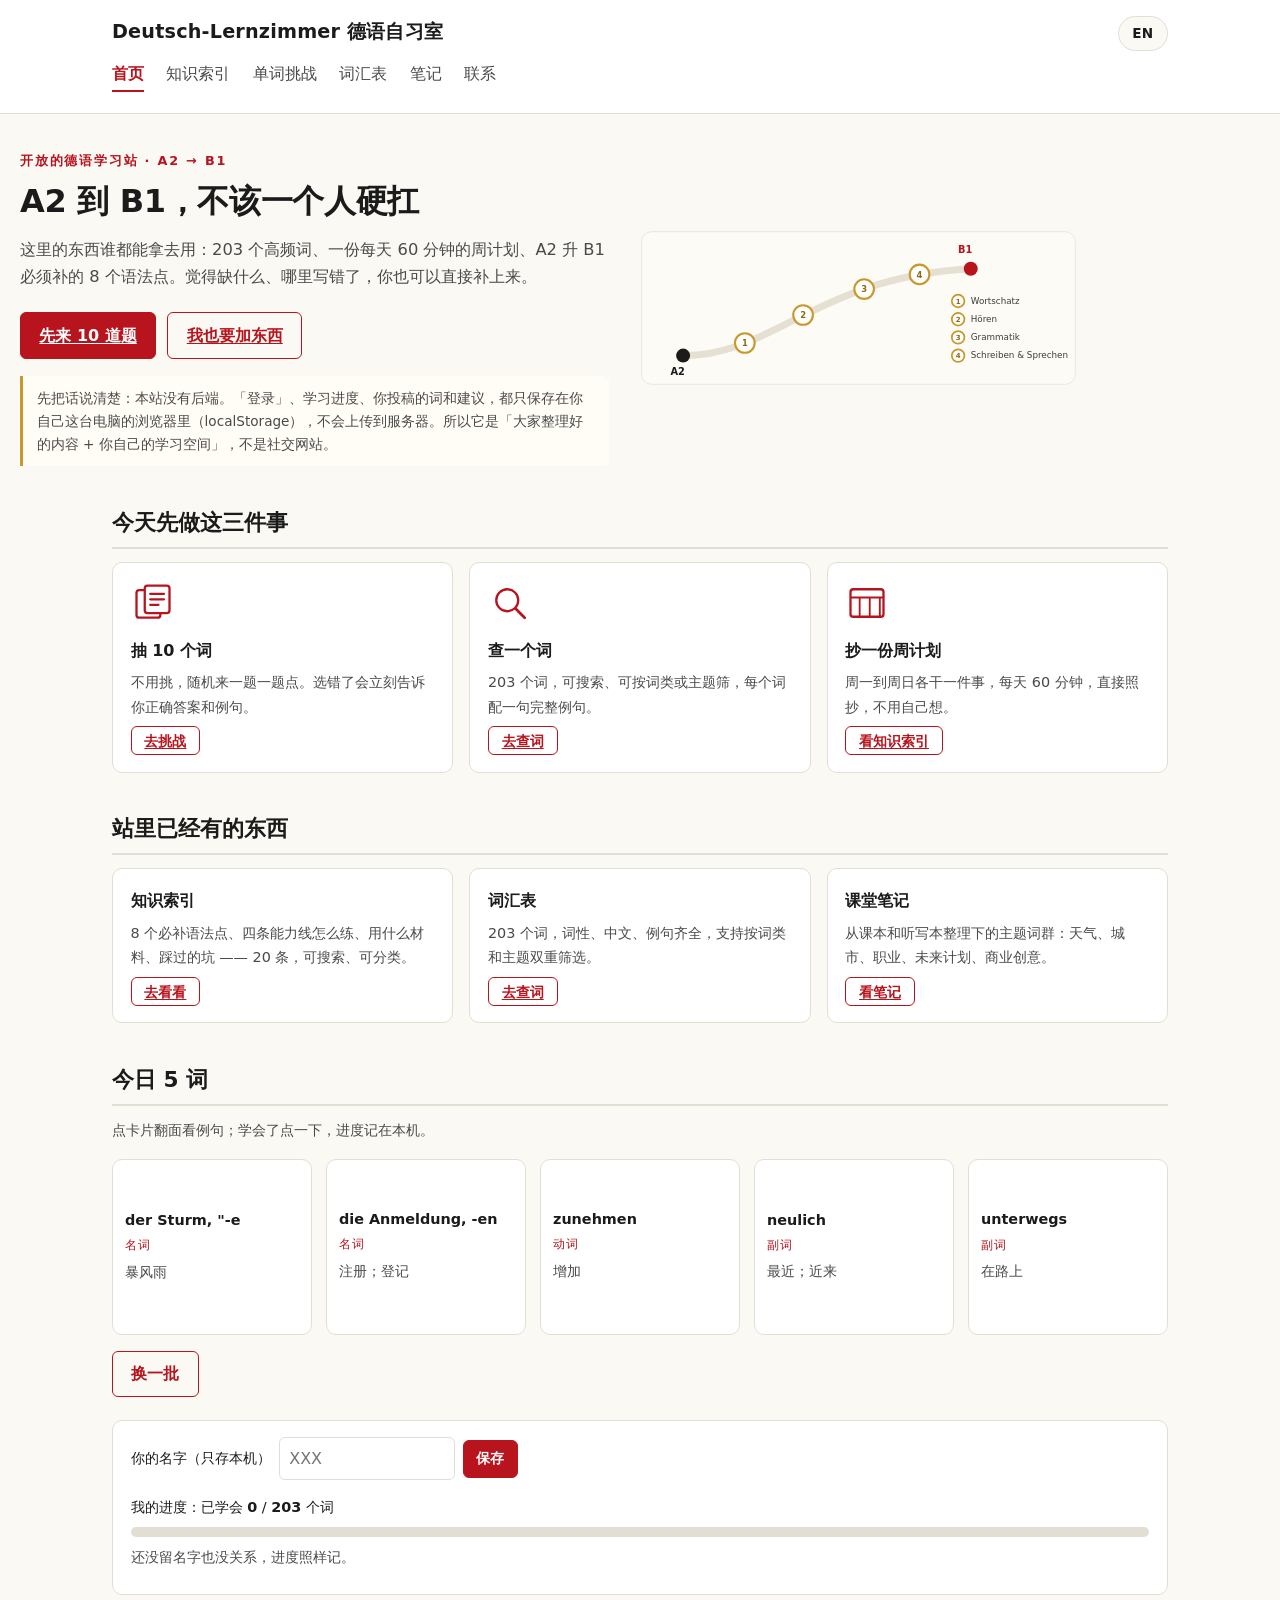
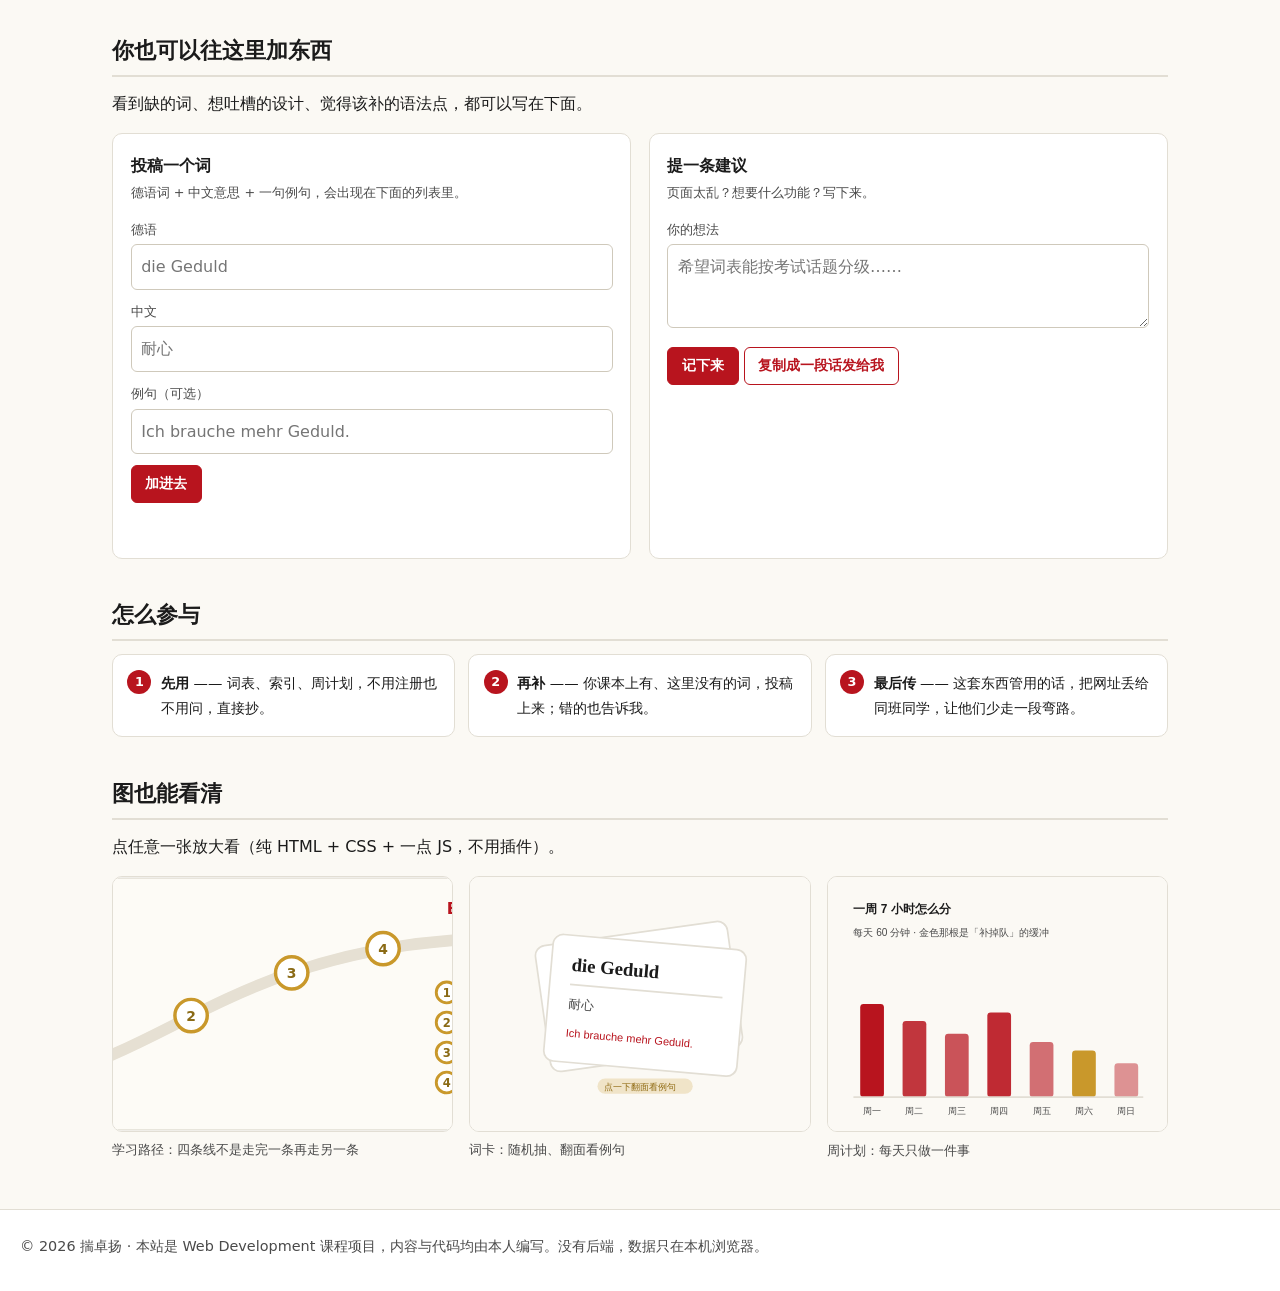
==== index.html @ 655165b8 "W4: 知识索引 20 条正文英文化（新增 data-i18n-html）+ 补 favicon - i18n.js 新增 data-i18n-html：整块带标签的正文走 innerHTML + 原" ====
<!DOCTYPE html>
<html lang="zh-CN">
<head>
  <meta charset="utf-8">
  <meta name="viewport" content="width=device-width, initial-scale=1">
  <title data-i18n="page.index.title">德语自习室 Deutsch-Lernzimmer｜A2 → B1 开放学习站</title>
  <meta name="description" content="一个开放的德语 A2→B1 学习站：203 个高频词、可搜索的知识索引、单词挑战、课堂笔记。没有后端，进度存在你自己的浏览器里。">
  <link rel="icon" href="favicon.svg" type="image/svg+xml">
  <link rel="stylesheet" href="css/style.css">
</head>
<body>

  <header>
    <div class="header-top">
      <p class="site-title"><a href="index.html" data-i18n="site.title">Deutsch-Lernzimmer 德语自习室</a></p>
      <button type="button" class="lang-toggle" id="lang-toggle"
              data-i18n="lang.button" data-i18n-aria-label="lang.aria">EN</button>
    </div>
    <nav aria-label="主导航" data-i18n-aria-label="nav.main">
      <ul>
        <li><a href="index.html" aria-current="page" data-i18n="nav.home">首页</a></li>
        <li><a href="wissen.html" data-i18n="nav.index">知识索引</a></li>
        <li><a href="challenge.html" data-i18n="nav.challenge">单词挑战</a></li>
        <li><a href="vokabeln.html" data-i18n="nav.vocab">词汇表</a></li>
        <li><a href="notizen.html" data-i18n="nav.notes">笔记</a></li>
        <li><a href="kontakt.html" data-i18n="nav.contact">联系</a></li>
      </ul>
    </nav>
  </header>

  <main>
    <section class="hero-grid" aria-labelledby="hero-h1">
      <div>
        <p class="kicker" data-i18n="index.kicker">开放的德语学习站 · A2 → B1</p>
        <h1 id="hero-h1" data-i18n="index.h1">A2 到 B1，不该一个人硬扛</h1>
        <p class="lead" data-i18n="index.lead">这里的东西谁都能拿去用：203 个高频词、一份每天 60 分钟的周计划、A2 升 B1 必须补的 8 个语法点。觉得缺什么、哪里写错了，你也可以直接补上来。</p>
        <p class="hero-cta">
          <a class="btn" href="challenge.html" data-i18n="index.cta.word">先来 10 道题</a>
          <a class="btn btn-ghost" href="#beitragen" data-i18n="index.cta.join">我也要加东西</a>
        </p>
        <p class="honest" data-i18n="index.honest">先把话说清楚：本站没有后端。「登录」、学习进度、你投稿的词和建议，都只保存在你自己这台电脑的浏览器里（localStorage），不会上传到服务器。所以它是「大家整理好的内容 + 你自己的学习空间」，不是社交网站。</p>
      </div>
      <figure class="hero-fig">
        <img src="images/lernpfad.svg" width="620" height="220"
             alt="一条从 A2 弯向 B1 的路径，上面四个编号里程碑依次是：词汇、听力、语法、写作与口语"
             data-i18n-alt="index.img.alt">
      </figure>
    </section>

    <section aria-labelledby="drei">
      <h2 id="drei" data-i18n="index.three.h2">今天先做这三件事</h2>
      <div class="cards-3">
        <div class="mini-card">
          <svg viewBox="0 0 48 48" aria-hidden="true" focusable="false"><rect x="6" y="10" width="26" height="30" rx="3" fill="none" stroke="#b8141e" stroke-width="2.5"/><rect x="15" y="5" width="27" height="30" rx="3" fill="#fff" stroke="#b8141e" stroke-width="2.5"/><path d="M21 14h15M21 20h15M21 26h9" stroke="#b8141e" stroke-width="2.5" stroke-linecap="round"/></svg>
          <h3 data-i18n="index.three.t1">抽 10 个词</h3>
          <p data-i18n="index.three.d1">不用挑，随机来一题一题点。选错了会立刻告诉你正确答案和例句。</p>
          <p><a class="btn btn-ghost" href="challenge.html" data-i18n="index.three.a1">去挑战</a></p>
        </div>
        <div class="mini-card">
          <svg viewBox="0 0 48 48" aria-hidden="true" focusable="false"><circle cx="21" cy="21" r="12" fill="none" stroke="#b8141e" stroke-width="2.5"/><path d="M30 30l10 10" stroke="#b8141e" stroke-width="3" stroke-linecap="round"/></svg>
          <h3 data-i18n="index.three.t2">查一个词</h3>
          <p data-i18n="index.three.d2">203 个词，可搜索、可按词类或主题筛，每个词配一句完整例句。</p>
          <p><a class="btn btn-ghost" href="vokabeln.html" data-i18n="index.three.a2">去查词</a></p>
        </div>
        <div class="mini-card">
          <svg viewBox="0 0 48 48" aria-hidden="true" focusable="false"><rect x="6" y="9" width="36" height="30" rx="3" fill="none" stroke="#b8141e" stroke-width="2.5"/><path d="M6 18h36M16 18v21M27 18v21M38 18v21" stroke="#b8141e" stroke-width="2"/></svg>
          <h3 data-i18n="index.three.t3">抄一份周计划</h3>
          <p data-i18n="index.three.d3">周一到周日各干一件事，每天 60 分钟，直接照抄，不用自己想。</p>
          <p><a class="btn btn-ghost" href="wissen.html" data-i18n="index.three.a3">看知识索引</a></p>
        </div>
      </div>
    </section>

    <section aria-labelledby="haben">
      <h2 id="haben" data-i18n="index.have.h2">站里已经有的东西</h2>
      <div class="cards-3">
        <div class="mini-card">
          <h3 data-i18n="index.have.t1">知识索引</h3>
          <p data-i18n="index.have.d1">8 个必补语法点、四条能力线怎么练、用什么材料、踩过的坑 —— 20 条，可搜索、可分类。</p>
          <p><a class="btn btn-ghost" href="wissen.html" data-i18n="index.have.a1">去看看</a></p>
        </div>
        <div class="mini-card">
          <h3 data-i18n="index.have.t2">词汇表</h3>
          <p data-i18n="index.have.d2">203 个词，词性、中文、例句齐全，支持按词类和主题双重筛选。</p>
          <p><a class="btn btn-ghost" href="vokabeln.html" data-i18n="index.have.a2">去查词</a></p>
        </div>
        <div class="mini-card">
          <h3 data-i18n="index.have.t3">课堂笔记</h3>
          <p data-i18n="index.have.d3">从课本和听写本整理下的主题词群：天气、城市、职业、未来计划、商业创意。</p>
          <p><a class="btn btn-ghost" href="notizen.html" data-i18n="index.have.a3">看笔记</a></p>
        </div>
      </div>
    </section>

    <section aria-labelledby="worte">
      <h2 id="worte" data-i18n="index.word.h2">今日 5 词</h2>
      <p class="hint" data-i18n="index.word.hint">点卡片翻面看例句；学会了点一下，进度记在本机。</p>
      <div class="word-grid" id="wordGrid"></div>
      <p><button type="button" class="btn btn-ghost" id="reroll" data-i18n="index.word.reroll">换一批</button></p>

      <div class="progress-wrap">
        <div class="user-row">
          <label for="nameInput" data-i18n="index.prog.label">你的名字（只存本机）</label>
          <input id="nameInput" type="text" maxlength="16" autocomplete="nickname" placeholder="XXX">
          <button type="button" class="btn" id="saveName" data-i18n="index.prog.save">保存</button>
        </div>
        <p><span data-i18n="index.prog.a">我的进度：已学会</span> <b id="mCount">0</b> / <b id="mTotal">0</b> <span data-i18n="index.prog.b">个词</span></p>
        <div class="bar"><i id="barFill"></i></div>
        <p class="small" id="loginHint" data-i18n="index.prog.hint">还没留名字也没关系，进度照样记。</p>
      </div>
    </section>

    <section id="beitragen" aria-labelledby="beitragen-h">
      <h2 id="beitragen-h" data-i18n="index.join.h2">你也可以往这里加东西</h2>
      <p data-i18n="index.join.lead">看到缺的词、想吐槽的设计、觉得该补的语法点，都可以写在下面。</p>
      <div class="two-col">
        <form class="panel" id="wordForm" novalidate>
          <h3 data-i18n="index.form.word.h3">投稿一个词</h3>
          <p class="sub" data-i18n="index.form.word.sub">德语词 + 中文意思 + 一句例句，会出现在下面的列表里。</p>
          <div class="field">
            <label for="wDe" data-i18n="index.form.de">德语</label>
            <input id="wDe" type="text" required placeholder="die Geduld">
          </div>
          <div class="field">
            <label for="wZh" data-i18n="index.form.zh">中文</label>
            <input id="wZh" type="text" required placeholder="耐心">
          </div>
          <div class="field">
            <label for="wEx" data-i18n="index.form.ex">例句（可选）</label>
            <input id="wEx" type="text" placeholder="Ich brauche mehr Geduld.">
          </div>
          <button type="submit" class="btn" data-i18n="index.form.submit">加进去</button>
          <p class="msg" id="wordMsg" role="status"></p>
          <ul class="item-list" id="myWordList"></ul>
        </form>

        <form class="panel" id="ideaForm" novalidate>
          <h3 data-i18n="index.form.idea.h3">提一条建议</h3>
          <p class="sub" data-i18n="index.form.idea.sub">页面太乱？想要什么功能？写下来。</p>
          <div class="field">
            <label for="ideaText" data-i18n="index.form.idea.label">你的想法</label>
            <textarea id="ideaText" required placeholder="希望词表能按考试话题分级……"></textarea>
          </div>
          <button type="submit" class="btn" data-i18n="index.form.save">记下来</button>
          <button type="button" class="btn btn-ghost" id="copyBtn" data-i18n="index.form.copy">复制成一段话发给我</button>
          <p class="msg" id="ideaMsg" role="status"></p>
          <ul class="item-list" id="myIdeaList"></ul>
        </form>
      </div>
    </section>

    <section aria-labelledby="mitmachen">
      <h2 id="mitmachen" data-i18n="index.step.h2">怎么参与</h2>
      <ol class="steps">
        <li><b data-i18n="index.step.1b">先用</b><span data-i18n="index.step.1r"> —— 词表、索引、周计划，不用注册也不用问，直接抄。</span></li>
        <li><b data-i18n="index.step.2b">再补</b><span data-i18n="index.step.2r"> —— 你课本上有、这里没有的词，投稿上来；错的也告诉我。</span></li>
        <li><b data-i18n="index.step.3b">最后传</b><span data-i18n="index.step.3r"> —— 这套东西管用的话，把网址丢给同班同学，让他们少走一段弯路。</span></li>
      </ol>
    </section>

    <section aria-labelledby="galerie">
      <h2 id="galerie" data-i18n="index.gal.h2">图也能看清</h2>
      <p data-i18n="index.gal.lead">点任意一张放大看（纯 HTML + CSS + 一点 JS，不用插件）。</p>
      <div class="gallery">
        <figure>
          <button type="button" class="shot" data-cap="四条线同时往前走：词汇、听力、语法、写作与口语">
            <img src="images/lernpfad.svg" width="620" height="220" alt="从 A2 到 B1 的学习路径示意图，四个里程碑"
                 data-i18n-alt="index.gal.alt1">
          </button>
          <figcaption data-i18n="index.gal.cap1">学习路径：四条线不是走完一条再走另一条</figcaption>
        </figure>
        <figure>
          <button type="button" class="shot" data-cap="词卡：正面德语，背面中文和例句">
            <img src="images/wortkarten.svg" width="400" height="300" alt="三张叠放的德语词卡，正面写 die Geduld"
                 data-i18n-alt="index.gal.alt2">
          </button>
          <figcaption data-i18n="index.gal.cap2">词卡：随机抽、翻面看例句</figcaption>
        </figure>
        <figure>
          <button type="button" class="shot" data-cap="一周七天，每天 60 分钟，周六留作补课缓冲">
            <img src="images/wochenplan.svg" width="400" height="300" alt="一周七天的时间分配柱状图，周六标为补课缓冲"
                 data-i18n-alt="index.gal.alt3">
          </button>
          <figcaption data-i18n="index.gal.cap3">周计划：每天只做一件事</figcaption>
        </figure>
      </div>
    </section>
  </main>

  <footer>
    <p data-i18n="footer.text">© 2026 揣卓扬 · 本站是 Web Development 课程项目，内容与代码均由本人编写。没有后端，数据只在本机浏览器。</p>
  </footer>

  <div class="lightbox" id="lightbox" role="dialog" aria-modal="true" aria-label="查看大图" data-i18n-aria-label="index.gal.aria">
    <button type="button" class="lightbox-close" id="lbClose" aria-label="关闭" data-i18n-aria-label="index.gal.close">×</button>
    <div>
      <div class="lightbox-stage" id="lbStage"></div>
      <p class="lightbox-cap" id="lbCap"></p>
    </div>
  </div>

  <script src="js/i18n.js"></script>
  <script src="js/vokabeln-data.js"></script>
  <script src="js/vokabeln-data-b1.js"></script>
  <script src="js/vokabeln-data-b1-2.js"></script>
  <script src="js/home.js"></script>
</body>
</html>
---- css/style.css ----
/* ===========================================================
   德语 A2→B1 自学站 —— 全站样式
   W2：设计基调（颜色变量、字号层级、间距、表格、表单、按钮）
   W3 再补：媒体查询、多列布局、真机细节
   =========================================================== */

:root {
  --ink: #1b1b1b;          /* 正文 */
  --ink-soft: #4a4a4a;     /* 次要文字 */
  --paper: #fbf9f4;        /* 页面底色（米白，比纯白柔和） */
  --card: #ffffff;
  --line: #e2ded4;         /* 分隔线 */
  --accent: #b8141e;       /* 主色：德国红 */
  --accent-dark: #8f0f17;
  --gold: #c9982b;         /* 点缀色 */
  --radius: 10px;
  --max-width: 66rem;
}

* { box-sizing: border-box; }

body {
  margin: 0;
  background: var(--paper);
  color: var(--ink);
  font-family: system-ui, -apple-system, "Segoe UI", "Microsoft YaHei", sans-serif;
  font-size: 1rem;
  line-height: 1.7;
}

/* 让每个页头/主体/页脚的直接子元素居中并限宽（不用额外包一层 div） */
header > *, main > *, footer > * {
  max-width: var(--max-width);
  margin-left: auto;
  margin-right: auto;
}

/* ---------- 页头与导航 ---------- */
header {
  background: var(--card);
  border-bottom: 1px solid var(--line);
  padding: 1rem 1.25rem 0.9rem;
}

.site-title {
  font-size: 1.2rem;
  font-weight: 700;
  letter-spacing: 0.01em;
  margin-bottom: 0.5rem;
}
.site-title a { color: var(--ink); text-decoration: none; }
.site-title a:hover { color: var(--accent); }

nav ul {
  list-style: none;
  margin: 0;
  padding: 0;
  display: flex;
  flex-wrap: wrap;
  gap: 0.15rem 1.4rem;
}

nav a {
  display: inline-block;
  padding: 0.2rem 0;
  color: var(--ink-soft);
  text-decoration: none;
  border-bottom: 2px solid transparent;
}
nav a:hover { color: var(--accent); }
nav a[aria-current="page"] {
  color: var(--accent);
  border-bottom-color: var(--accent);
  font-weight: 600;
}
nav a:focus-visible {
  outline: 2px solid var(--accent);
  outline-offset: 3px;
  border-radius: 2px;
}

/* ---------- 正文排版 ---------- */
main { padding: 2.25rem 1.25rem 3rem; }

h1 {
  font-size: 2rem;
  line-height: 1.25;
  margin: 0 0 1rem;
  letter-spacing: -0.01em;
}
h1 + p {
  font-size: 1.05rem;
  color: var(--ink-soft);
}

h2 {
  font-size: 1.35rem;
  margin: 2.4rem 0 0.8rem;
  padding-bottom: 0.35rem;
  border-bottom: 2px solid var(--line);
}
h3 { font-size: 1.1rem; margin: 1.5rem 0 0.5rem; }

p { margin: 0 0 1rem; }

a { color: var(--accent); text-underline-offset: 2px; }
a:hover { color: var(--accent-dark); }

ul, ol { padding-left: 1.3rem; }
li { margin-bottom: 0.4rem; }

/* ---------- 卡片（每条学习方法是一个 article） ---------- */
article {
  background: var(--card);
  border: 1px solid var(--line);
  border-left: 4px solid var(--gold);
  border-radius: var(--radius);
  padding: 1.3rem 1.4rem 0.6rem;
  margin-bottom: 1.4rem;
}
article h2 {
  margin-top: 0;
  border-bottom: 1px solid var(--line);
  font-size: 1.2rem;
}

/* ---------- 表格 ---------- */
table {
  width: 100%;
  border-collapse: collapse;
  margin: 1rem 0 1.6rem;
  background: var(--card);
  font-size: 0.95rem;
}
caption {
  text-align: left;
  color: var(--ink-soft);
  font-size: 0.875rem;
  padding-bottom: 0.5rem;
}
th, td {
  text-align: left;
  padding: 0.6rem 0.7rem;
  border-bottom: 1px solid var(--line);
  vertical-align: top;
}
thead th {
  background: #f3efe6;
  border-bottom: 2px solid var(--accent);
  font-weight: 600;
  white-space: nowrap;
}
tbody tr:hover { background: #fbf6ec; }

/* 词汇表：德语列窄、例句列淡 */
table.vokabeln th[scope="row"] { width: 20%; font-weight: 600; }
table.vokabeln .beispiel { color: var(--ink-soft); }

/* ---------- 表单 ---------- */
.field { margin: 0 0 1.1rem; }

label {
  display: block;
  font-weight: 600;
  font-size: 0.95rem;
  margin-bottom: 0.35rem;
}

input, select, textarea {
  width: 100%;
  padding: 0.6rem 0.7rem;
  font: inherit;
  color: inherit;
  background: var(--card);
  border: 1px solid #cfc9bb;
  border-radius: 6px;
}
input:hover, select:hover, textarea:hover { border-color: #b3ac9c; }
input:focus, select:focus, textarea:focus {
  outline: 3px solid rgba(184, 20, 30, 0.22);
  border-color: var(--accent);
}
textarea { resize: vertical; }

.hint {
  display: block;
  color: var(--ink-soft);
  font-size: 0.875rem;
  margin-top: 0.35rem;
}

/* ---------- 按钮 ---------- */
.btn, .filter-buttons button {
  font: inherit;
  cursor: pointer;
  padding: 0.55rem 1.15rem;
  border-radius: 6px;
  border: 1px solid var(--accent);
  background: var(--accent);
  color: #fff;
  font-weight: 600;
}
.btn:hover { background: var(--accent-dark); border-color: var(--accent-dark); }

.btn:focus-visible,
.filter-buttons button:focus-visible {
  outline: 3px solid rgba(184, 20, 30, 0.35);
  outline-offset: 2px;
}

/* 筛选按钮：未选中是描边，选中是实心 */
.filter { margin-bottom: 1rem; }
.filter-buttons {
  display: flex;
  flex-wrap: wrap;
  gap: 0.5rem;
  margin: 0.75rem 0;
}
.filter-buttons button {
  background: var(--card);
  color: var(--ink);
  border-color: #cfc9bb;
  font-weight: 500;
  padding: 0.4rem 0.9rem;
}
.filter-buttons button:hover { border-color: var(--accent); color: var(--accent); }
.filter-buttons button[aria-pressed="true"] {
  background: var(--accent);
  border-color: var(--accent);
  color: #fff;
}

/* ---------- 状态提示与页脚 ---------- */
#form-status {
  min-height: 1.6rem;
  font-weight: 600;
  color: var(--accent);
}

footer {
  background: var(--card);
  border-top: 1px solid var(--line);
  padding: 1.5rem 1.25rem 2rem;
  color: var(--ink-soft);
  font-size: 0.9rem;
}
footer p { margin: 0; }

/* ---------- 语言切换按钮（W3 新增） ---------- */
.header-top {
  display: flex;
  align-items: baseline;
  justify-content: space-between;
  gap: 0.75rem 1rem;
  flex-wrap: wrap;
}

.lang-toggle {
  font: inherit;
  font-size: 0.85rem;
  font-weight: 600;
  letter-spacing: 0.02em;
  cursor: pointer;
  padding: 0.3rem 0.85rem;
  border: 1px solid var(--line);
  border-radius: 999px;
  background: var(--paper);
  color: var(--ink);
}
.lang-toggle:hover {
  border-color: var(--accent);
  color: var(--accent);
}
.lang-toggle:focus-visible {
  outline: 3px solid rgba(184, 20, 30, 0.3);
  outline-offset: 2px;
}

/* ===========================================================
   W3：图片 + 响应式 + 布局
   =========================================================== */

/* ---------- 图片 ---------- */
img {
  max-width: 100%;
  height: auto;
}

.hero { margin: 1.4rem 0 2rem; }
.hero img {
  display: block;
  width: 100%;
  max-width: 620px;
  border: 1px solid var(--line);
  border-radius: var(--radius);
}
.hero figcaption {
  margin-top: 0.5rem;
  font-size: 0.875rem;
  color: var(--ink-soft);
}

/* ---------- 表格横向滚动容器 ----------
   手机上表格在自己盒子里左右滑，整个页面不会跟着变宽
   （这是修掉「手机横向溢出」的关键）*/
.table-wrap {
  overflow-x: auto;
  -webkit-overflow-scrolling: touch;
  margin: 1rem 0 1.6rem;
}
.table-wrap > table {
  margin: 0;
  min-width: 34rem;
}
.table-wrap:focus-visible {
  outline: 3px solid rgba(184, 20, 30, 0.3);
  outline-offset: 4px;
  border-radius: 4px;
}

/* ---------- 手机（窄屏）---------- */
@media (max-width: 760px) {
  header { padding: 0.9rem 1rem 0.8rem; }
  main { padding: 1.5rem 1rem 2.5rem; }

  h1 { font-size: 1.6rem; }
  h1 + p { font-size: 1rem; }
  h2 { font-size: 1.15rem; margin-top: 1.9rem; }

  .site-title { font-size: 1.05rem; }
  nav ul { gap: 0.1rem 1rem; }
  nav a { font-size: 0.95rem; }

  article { padding: 1rem 1rem 0.4rem; }

  table { font-size: 0.875rem; }
  th, td { padding: 0.5rem 0.5rem; }
  thead th { white-space: normal; }
  .table-wrap > table { min-width: 30rem; }

  /* iOS 在字号小于 16px 的输入框里会自动放大整个页面 */
  input, select, textarea { font-size: 1rem; }

  .filter-buttons button { padding: 0.45rem 0.8rem; }

  footer { padding: 1.2rem 1rem 1.5rem; }
}

/* ---------- 宽屏：站内导航做成两列卡片（Flex/Grid 布局）---------- */
@media (min-width: 860px) {
  .link-grid {
    display: grid;
    grid-template-columns: 1fr 1fr;
    gap: 0.3rem 2rem;
  }
  .link-grid li {
    margin-bottom: 0.15rem;
  }
}

/* 筛选分组的小标题（W3 扩展：词类 / 主题两行筛选） */
.filter-label {
  margin: 0.8rem 0 0.1rem;
  font-size: 0.8rem;
  font-weight: 600;
  letter-spacing: 0.03em;
  color: var(--ink-soft);
  text-transform: uppercase;
}

/* 引用块（听写原文） */
blockquote {
  margin: 1rem 0 1.5rem;
  padding: 0.9rem 1.1rem;
  background: var(--card);
  border-left: 4px solid var(--accent);
  border-radius: 6px;
}
blockquote p {
  margin: 0;
  font-size: 1rem;
  line-height: 1.75;
}

/* ===========================================================
   404 页：居中卡片
   - 边框用卡片式：细边 + 顶部一道主色，比整圈粗边干净
   - 手机上按钮变整行（手指好点）
   =========================================================== */
.error-page {
  padding: 3rem 1.25rem 4rem;
}

.error-card {
  max-width: 34rem;
  margin: 0 auto;
  padding: 2.5rem 2rem;
  background: var(--card);
  border: 1px solid var(--line);
  border-top: 4px solid var(--accent);
  border-radius: var(--radius);
  text-align: center;
}

.error-card .error-code {
  margin: 0 0 0.5rem;
  font-size: 3.5rem;
  font-weight: 800;
  line-height: 1;
  letter-spacing: 0.05em;
  color: var(--accent);
}

.error-card h1 {
  font-size: 1.5rem;
  margin: 0 0 0.75rem;
  padding: 0;
  border: 0;
}

.error-card p {
  color: var(--ink-soft);
  margin: 0 0 0.5rem;
}

.error-actions {
  display: flex;
  flex-wrap: wrap;
  gap: 0.75rem;
  justify-content: center;
  margin-top: 1.5rem;
}

/* 次要按钮：描边样式，不抢主按钮的注意力 */
.btn-ghost {
  background: transparent;
  color: var(--accent);
  border-color: var(--accent);
}
.btn-ghost:hover {
  background: rgba(184, 20, 30, 0.07);
  color: var(--accent-dark);
}

@media (max-width: 480px) {
  .error-code { font-size: 2.75rem; }
  .error-card { padding: 2rem 1.25rem; }
  .error-actions .btn { width: 100%; }
}

/* 404 页：把页脚压到视口底部（内容再短也不悬空） */
body.page-404 {
  min-height: 100vh;
  display: flex;
  flex-direction: column;
}
body.page-404 main {
  flex: 1;
}


/* ===========================================================
   W4：首页改版 / 知识索引 / 单词挑战
   -----------------------------------------------------------
   这一段全是新功能要用的样式。命名前缀分开：
     .hero-grid / .mini-card / .wcard   → 首页
     .idx-* / .entry / .chip            → 知识索引
     .quiz-* / .opt                     → 单词挑战
   注意：本站 header > * / main > * 已被限宽，所以这里的区块
   都用普通 section，不做通栏背景（通栏要负 margin，不值当）。
   =========================================================== */

/* ---------- 首页：首屏两栏 ---------- */
.kicker {
  font-size: 0.8rem;
  letter-spacing: 0.14em;
  text-transform: uppercase;
  color: var(--accent);
  font-weight: 700;
  margin: 0 0 0.6rem;
}
.hero-grid {
  display: grid;
  gap: 2rem;
  margin: 0 0 1rem;
}
@media (min-width: 860px) {
  .hero-grid { grid-template-columns: 1.15fr 0.85fr; align-items: center; }
}
.hero-grid h1 { margin-bottom: 0.9rem; }
.hero-grid .lead { font-size: 1.02rem; color: var(--ink-soft); margin: 0 0 1.3rem; }
.hero-cta { display: flex; flex-wrap: wrap; gap: 0.7rem; margin: 0 0 1.1rem; }
.hero-fig { margin: 0; }
.hero-fig img { width: 100%; height: auto; display: block; }

/* 诚实说明框：告诉用户"没有后端、数据只在本机" */
.honest {
  font-size: 0.85rem;
  color: var(--ink-soft);
  background: #fffdf6;
  border-left: 3px solid var(--gold);
  padding: 0.65rem 0.85rem;
  border-radius: 0 6px 6px 0;
  margin: 0;
}

/* ---------- 三张卡片 ---------- */
.cards-3 { display: grid; gap: 1rem; grid-template-columns: 1fr; }
@media (min-width: 700px) {
  .cards-3 { grid-template-columns: repeat(3, 1fr); }
}
.mini-card {
  background: var(--card);
  border: 1px solid var(--line);
  border-radius: var(--radius);
  padding: 1.15rem 1.1rem;
}
.mini-card svg { width: 44px; height: 44px; display: block; margin-bottom: 0.7rem; }
.mini-card h3 { font-size: 1rem; margin: 0 0 0.4rem; }
.mini-card p { margin: 0; font-size: 0.9rem; color: var(--ink-soft); }
.mini-card p + p { margin-top: 0.6rem; }
.mini-card .btn { font-size: 0.85rem; padding: 0.35rem 0.8rem; }

/* ---------- 首页：今日 5 词（翻面卡片） ---------- */
.word-grid {
  display: grid;
  gap: 0.85rem;
  grid-template-columns: repeat(auto-fill, minmax(11rem, 1fr));
  margin: 0 0 1rem;
}
.wcard { position: relative; height: 11rem; }
.wcard-inner {
  position: relative;
  display: block;
  width: 100%;
  height: 100%;
  transition: transform 0.5s;
  transform-style: preserve-3d;
}
.wcard.is-flipped .wcard-inner { transform: rotateY(180deg); }
.wface {
  position: absolute;
  inset: 0;
  backface-visibility: hidden;
  -webkit-backface-visibility: hidden;
  background: var(--card);
  border: 1px solid var(--line);
  border-radius: var(--radius);
  overflow: hidden;
}
.wback {
  transform: rotateY(180deg);
  background: #fffdf7;
  padding: 0.7rem 0.75rem;
  display: flex;
  flex-direction: column;
  justify-content: space-between;
}
.flip {
  display: flex;
  flex-direction: column;
  justify-content: center;
  width: 100%;
  height: 100%;
  padding: 0.7rem 0.75rem;
  background: none;
  border: 0;
  font: inherit;
  text-align: left;
  cursor: pointer;
  color: inherit;
}
.flip:focus-visible { outline: 3px solid rgba(184, 20, 30, 0.3); outline-offset: -3px; }
.wface .de { font-weight: 700; font-size: 0.9rem; line-height: 1.35; overflow-wrap: break-word; hyphens: auto; }
.wface .pos { font-size: 0.72rem; color: var(--accent); margin-top: 0.35rem; letter-spacing: 0.06em; }
.wface .zh { font-size: 0.85rem; color: var(--ink-soft); margin-top: 0.3rem; }
.wback .ex { font-size: 0.8rem; line-height: 1.45; margin: 0; }
.wback-actions { display: flex; flex-wrap: wrap; gap: 0.45rem; align-items: center; margin: 0.5rem 0 0; }
.wback-actions .btn { font-size: 0.75rem; padding: 0.3rem 0.6rem; }
.back-flip {
  background: none; border: 0; color: var(--ink-soft); font: inherit;
  font-size: 0.74rem; cursor: pointer; padding: 0; text-decoration: underline;
}

/* 进度条 */
.progress-wrap {
  background: var(--card);
  border: 1px solid var(--line);
  border-radius: var(--radius);
  padding: 1rem 1.1rem;
  margin-top: 1.4rem;
}
.progress-wrap p { margin: 0 0 0.5rem; font-size: 0.9rem; }
.bar { height: 10px; background: var(--line); border-radius: 99px; overflow: hidden; margin: 0 0 0.5rem; }
.bar > i { display: block; height: 100%; width: 0; background: var(--accent); transition: width 0.55s ease; }
.small { font-size: 0.78rem; color: var(--ink-soft); margin: 0; }
.user-row { display: flex; flex-wrap: wrap; gap: 0.5rem; align-items: center; margin: 0 0 0.9rem; }
.user-row label { font-size: 0.85rem; font-weight: 400; margin: 0; }
.user-row input { font: inherit; padding: 0.45rem 0.6rem; border: 1px solid var(--line); border-radius: 6px; background: #fff; width: auto; max-width: 11rem; }
.user-row .btn { font-size: 0.85rem; padding: 0.4rem 0.8rem; }

/* ---------- 参与：两个表单 ---------- */
.two-col { display: grid; gap: 1.1rem; grid-template-columns: 1fr; margin-top: 1rem; }
@media (min-width: 820px) { .two-col { grid-template-columns: 1fr 1fr; } }
.panel { background: var(--card); border: 1px solid var(--line); border-radius: var(--radius); padding: 1.1rem; }
.panel h3 { margin: 0 0 0.2rem; font-size: 1rem; }
.panel .sub { margin: 0 0 0.9rem; font-size: 0.8rem; color: var(--ink-soft); }
.panel .field { margin: 0 0 0.7rem; }
.panel .field label { font-size: 0.8rem; font-weight: 400; color: var(--ink-soft); margin-bottom: 0.25rem; }
.panel .field input, .panel .field textarea { padding: 0.5rem 0.6rem; }
.panel .field textarea { min-height: 5.2rem; }
.panel .btn { font-size: 0.85rem; padding: 0.4rem 0.85rem; }
.msg { font-size: 0.8rem; margin: 0.55rem 0 0; min-height: 1.1em; }
.msg.ok { color: #1d7a3c; }
.msg.bad { color: var(--accent); }
.item-list { list-style: none; padding: 0; margin: 0.9rem 0 0; }
.item-list li {
  background: #fffdf7; border: 1px solid var(--line); border-radius: 8px;
  padding: 0.6rem 0.75rem; margin: 0 0 0.55rem; font-size: 0.86rem;
  display: flex; gap: 0.6rem; justify-content: space-between; align-items: flex-start;
}
.item-list .tag {
  font-size: 0.68rem; background: var(--accent); color: #fff;
  border-radius: 99px; padding: 0.1rem 0.45rem; white-space: nowrap;
}

/* ---------- 参与三步 ---------- */
.steps { counter-reset: s; list-style: none; padding: 0; margin: 0; display: grid; gap: 0.8rem; }
@media (min-width: 760px) { .steps { grid-template-columns: repeat(3, 1fr); } }
.steps li {
  background: var(--card); border: 1px solid var(--line); border-radius: var(--radius);
  padding: 1rem 1rem 1rem 3rem; position: relative; font-size: 0.9rem; margin: 0;
}
.steps li::before {
  counter-increment: s; content: counter(s);
  position: absolute; left: 0.9rem; top: 0.9rem;
  width: 1.5rem; height: 1.5rem; border-radius: 50%;
  background: var(--accent); color: #fff; font-size: 0.8rem; font-weight: 700;
  display: grid; place-items: center;
}

/* ---------- 图片：网格 + 点击放大（灯箱） ---------- */
.gallery { display: grid; gap: 1rem; grid-template-columns: repeat(auto-fit, minmax(15rem, 1fr)); }
.gallery figure { margin: 0; }
.shot {
  background: #fff; border: 1px solid var(--line); border-radius: var(--radius);
  overflow: hidden; cursor: zoom-in; display: block; padding: 0; width: 100%;
}
.shot:focus-visible { outline: 3px solid rgba(184, 20, 30, 0.3); outline-offset: 2px; }
.shot img, .shot svg { width: 100%; height: auto; display: block; aspect-ratio: 4 / 3; object-fit: cover; }
.gallery figcaption { font-size: 0.8rem; color: var(--ink-soft); margin-top: 0.45rem; }

.lightbox {
  position: fixed; inset: 0; background: rgba(24, 20, 18, 0.86);
  display: none; place-items: center; padding: 2rem; z-index: 99; cursor: zoom-out;
}
.lightbox.is-open { display: grid; }
.lightbox-stage { background: #fff; border-radius: var(--radius); padding: 0.5rem; max-width: min(92vw, 860px); }
.lightbox-stage img, .lightbox-stage svg { width: min(86vw, 820px); height: auto; display: block; }
.lightbox-cap { color: #f3ece2; font-size: 0.85rem; text-align: center; margin: 0.7rem 0 0; }
.lightbox-close {
  position: absolute; top: 1rem; right: 1.2rem; background: none; border: 0;
  color: #f3ece2; font-size: 1.6rem; line-height: 1; cursor: pointer; padding: 0.3rem 0.6rem;
}

/* ===========================================================
   知识索引页
   =========================================================== */
.idx-search {
  display: flex; flex-wrap: wrap; gap: 0.7rem; align-items: center;
  background: var(--card); border: 1px solid var(--line);
  border-radius: var(--radius); padding: 0.9rem 1rem; margin: 0 0 1rem;
}
.idx-search label { font-size: 0.8rem; font-weight: 400; color: var(--ink-soft); margin: 0; }
.idx-search input { flex: 1; min-width: 12rem; width: auto; font-size: 0.95rem; padding: 0.5rem 0.7rem; }
.idx-kbd { font-size: 0.78rem; color: var(--ink-soft); white-space: nowrap; }
.idx-kbd kbd {
  font-family: ui-monospace, Consolas, monospace; font-size: 0.7rem;
  border: 1px solid var(--line); border-bottom-width: 2px; border-radius: 4px;
  padding: 0.05rem 0.3rem; color: var(--ink-soft); background: #fff;
}

.chips { display: flex; flex-wrap: wrap; gap: 0.45rem; margin: 0 0 1rem; }
.chip {
  font: inherit; font-size: 0.82rem; cursor: pointer; padding: 0.35rem 0.8rem;
  border-radius: 99px; border: 1px solid var(--line); background: #fff; color: var(--ink-soft);
}
.chip:hover { border-color: var(--accent); color: var(--accent); }
.chip[aria-pressed="true"] { background: var(--accent); border-color: var(--accent); color: #fff; }
.chip:focus-visible { outline: 3px solid rgba(184, 20, 30, 0.3); outline-offset: 2px; }
.chip .n { opacity: 0.75; font-size: 0.75rem; margin-left: 0.25rem; }

.idx-count { font-size: 0.82rem; color: var(--ink-soft); margin: 0 0 0.9rem; }
.idx-count b { color: var(--ink); }

.entry {
  background: var(--card); border: 1px solid var(--line);
  border-radius: var(--radius); margin: 0 0 0.7rem; overflow: hidden;
}
.entry[hidden] { display: none; }
.entry summary {
  cursor: pointer; padding: 0.85rem 1rem; display: flex; gap: 0.7rem;
  align-items: flex-start; list-style: none;
}
.entry summary::-webkit-details-marker { display: none; }
.entry summary::after { content: "＋"; margin-left: auto; color: var(--ink-soft); font-size: 0.9rem; flex: none; }
.entry[open] summary::after { content: "－"; }
.entry summary:hover { background: #fffdf8; }
.entry summary:focus-visible { outline: 3px solid rgba(184, 20, 30, 0.3); outline-offset: -3px; }
.entry .cat {
  font-size: 0.68rem; letter-spacing: 0.06em; color: var(--accent);
  border: 1px solid #f0d4d2; background: #fdf3f2; border-radius: 4px;
  padding: 0.1rem 0.4rem; white-space: nowrap; flex: none;
}
.entry .title { font-weight: 700; font-size: 0.95rem; }
.entry .sum { display: block; font-size: 0.82rem; color: var(--ink-soft); margin-top: 0.2rem; font-weight: 400; }
.entry .body { padding: 0 1rem 1rem; font-size: 0.9rem; border-top: 1px solid var(--line); }
.entry .body > :first-child { margin-top: 0.8rem; }
.entry .body ul, .entry .body ol { margin: 0.4rem 0 0.6rem; padding-left: 1.4rem; }
.entry .body li { margin: 0.25rem 0; }
.entry .body .de { font-weight: 600; }
.entry .links { margin: 0; padding: 0 1rem 1rem; font-size: 0.82rem; display: flex; flex-wrap: wrap; gap: 0.6rem; }
.empty {
  background: #fffdf7; border: 1px dashed var(--line); border-radius: var(--radius);
  padding: 1.6rem 1rem; text-align: center; color: var(--ink-soft); font-size: 0.9rem;
}

/* ===========================================================
   单词挑战页
   =========================================================== */
.quiz-intro { color: var(--ink-soft); }
.quiz-controls {
  display: flex; flex-wrap: wrap; gap: 0.9rem; align-items: flex-end;
  background: var(--card); border: 1px solid var(--line);
  border-radius: var(--radius); padding: 0.9rem 1rem; margin: 0 0 1.2rem;
}
.quiz-controls label { display: block; font-size: 0.78rem; font-weight: 400; color: var(--ink-soft); margin: 0 0 0.25rem; }
.quiz-controls select { font-size: 0.9rem; padding: 0.42rem 0.6rem; width: auto; min-width: 9rem; }
.stats { display: flex; flex-wrap: wrap; gap: 1.1rem; margin: 0; font-size: 0.85rem; color: var(--ink-soft); flex: 1; justify-content: flex-end; }
.stats b { color: var(--ink); font-size: 1rem; }
.stats .streak b { color: var(--accent); }

.quiz-card {
  background: var(--card); border: 1px solid var(--line); border-radius: var(--radius);
  padding: 1.6rem 1.4rem 1.2rem; max-width: 44rem; margin: 0 auto;
}
.q-label { margin: 0 0 0.5rem; font-size: 0.8rem; letter-spacing: 0.1em; text-transform: uppercase; color: var(--accent); font-weight: 700; }
.q-word { margin: 0 0 0.35rem; font-size: 1.7rem; line-height: 1.3; font-weight: 700; overflow-wrap: anywhere; }
.q-sub { margin: 0 0 1.3rem; font-size: 0.85rem; color: var(--ink-soft); min-height: 1.1em; }

.options { display: grid; gap: 0.7rem; grid-template-columns: 1fr; }
@media (min-width: 640px) { .options { grid-template-columns: 1fr 1fr; } }
.opt {
  font: inherit; text-align: left; cursor: pointer; padding: 0.8rem 0.9rem;
  border: 1px solid var(--line); border-radius: 8px; background: #fff; color: var(--ink);
  display: flex; gap: 0.6rem; align-items: baseline;
  transition: border-color 0.15s, background 0.15s, transform 0.08s;
}
.opt:hover:not(:disabled) { border-color: var(--accent); background: #fffdf8; }
.opt:active:not(:disabled) { transform: scale(0.995); }
.opt:focus-visible { outline: 3px solid rgba(184, 20, 30, 0.3); outline-offset: 2px; }
.opt .num {
  font-size: 0.72rem; color: var(--ink-soft); border: 1px solid var(--line);
  border-radius: 4px; padding: 0 0.3rem; flex: none; line-height: 1.5;
}
.opt.is-correct { border-color: #1d7a3c; background: #f1faf3; }
.opt.is-wrong { border-color: var(--accent); background: #fdf1f1; }
.opt:disabled { cursor: default; }
.opt.is-dim { opacity: 0.5; }

.feedback { margin: 1rem 0 0; font-size: 0.88rem; min-height: 1.2em; }
.feedback.ok { color: #1d7a3c; }
.feedback.bad { color: var(--accent); }
.feedback .ex { display: block; color: var(--ink-soft); font-size: 0.82rem; margin-top: 0.3rem; }
.q-actions { display: flex; gap: 0.6rem; flex-wrap: wrap; margin: 1.1rem 0 0; }
.q-actions .btn { font-size: 0.88rem; padding: 0.45rem 0.9rem; }
.quiz-hint { font-size: 0.78rem; color: var(--ink-soft); text-align: center; margin: 1rem 0 0; }

.result {
  background: var(--card); border: 1px solid var(--line); border-radius: var(--radius);
  padding: 1.6rem 1.4rem; max-width: 44rem; margin: 0 auto; text-align: center;
}
.result h2 { margin: 0 0 0.3rem; font-size: 1.15rem; border: 0; padding: 0; }
.result .score { font-size: 2.6rem; font-weight: 800; color: var(--accent); line-height: 1.1; margin: 0.4rem 0; }
.result .score small { font-size: 1rem; color: var(--ink-soft); font-weight: 400; }
.result .meta { font-size: 0.85rem; color: var(--ink-soft); margin: 0 0 1.2rem; }
.result .q-actions { justify-content: center; }
.result .wrong-head { font-size: 0.95rem; text-align: left; margin: 1.4rem 0 0.6rem; }
.result .wrong-list { text-align: left; list-style: none; padding: 0; margin: 0; }
.result .wrong-list li {
  background: #fffdf7; border: 1px solid var(--line); border-radius: 8px;
  padding: 0.6rem 0.75rem; margin: 0 0 0.55rem; font-size: 0.86rem;
}
.result .wrong-list .de { font-weight: 700; }
.result .wrong-list .ex { display: block; color: var(--ink-soft); font-size: 0.8rem; margin-top: 0.25rem; }

.btn:disabled,
.opt:disabled {
  opacity: 0.45;
  cursor: not-allowed;
}

/* ---------- 窄屏微调 ---------- */
@media (max-width: 480px) {
  .entry summary { flex-wrap: wrap; gap: 0.35rem; }
  .q-word { font-size: 1.4rem; }
  .stats { justify-content: flex-start; gap: 0.9rem; }
}
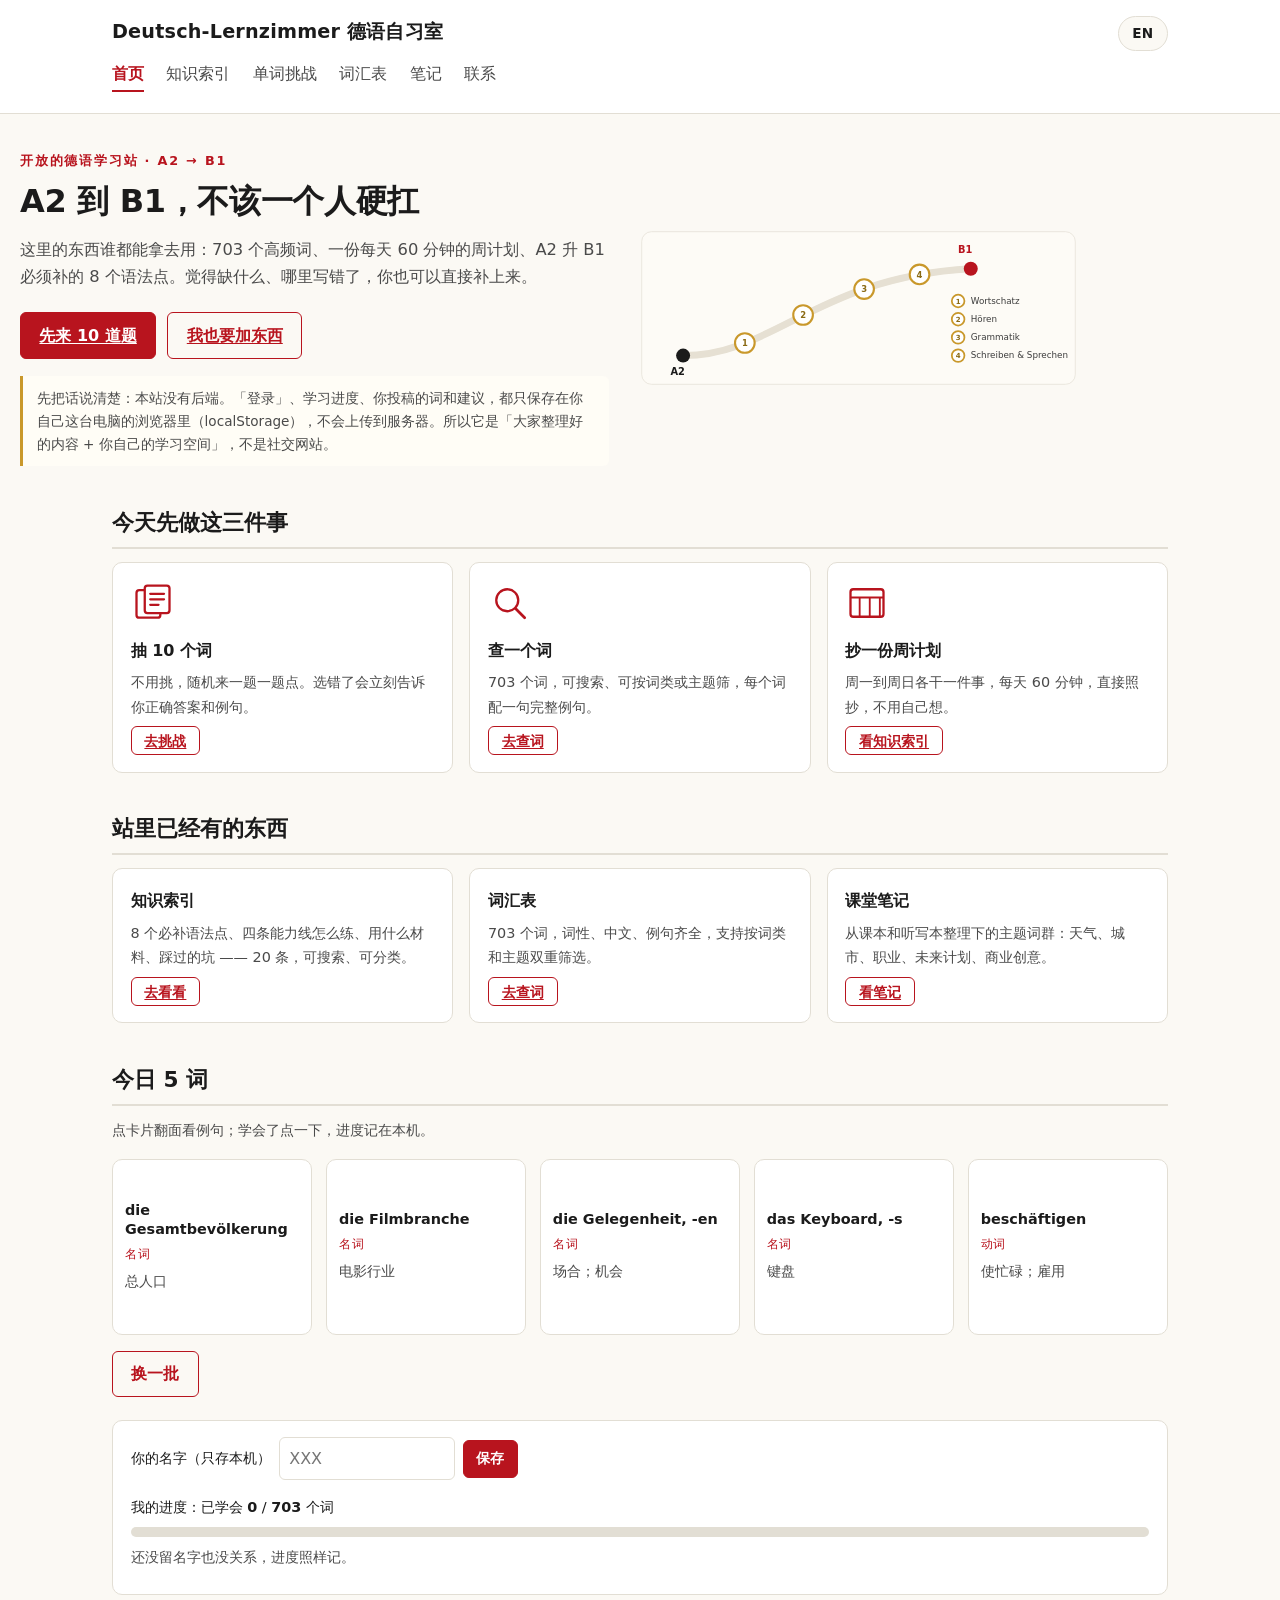
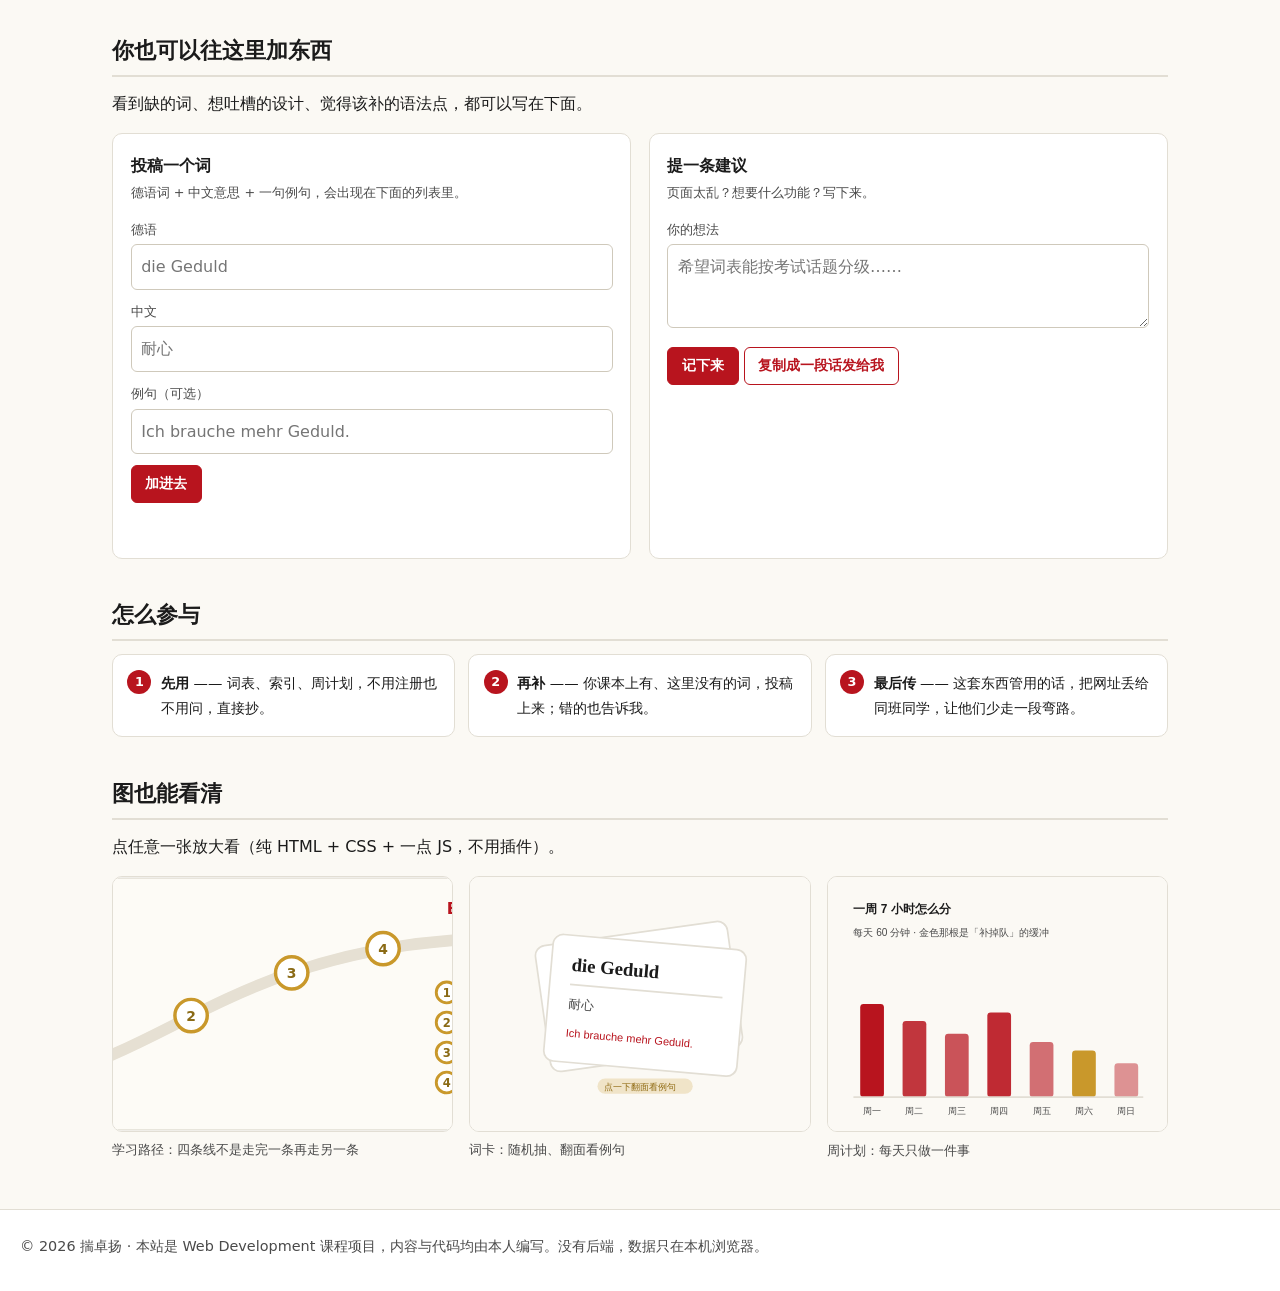
==== commit 9644d35e: "W4: 导入 Netzwerk B1 词汇表，词表 203 → 703 - 解析 Netzwerk_Glossar_Englisch_B1-1.pdf（49 页）→ 1514 条；按版面两栏坐标配对，" ====
--- a/index.html
+++ b/index.html
@@ -4,7 +4,7 @@
   <meta charset="utf-8">
   <meta name="viewport" content="width=device-width, initial-scale=1">
   <title data-i18n="page.index.title">德语自习室 Deutsch-Lernzimmer｜A2 → B1 开放学习站</title>
-  <meta name="description" content="一个开放的德语 A2→B1 学习站：203 个高频词、可搜索的知识索引、单词挑战、课堂笔记。没有后端，进度存在你自己的浏览器里。">
+  <meta name="description" content="一个开放的德语 A2→B1 学习站：703 个高频词、可搜索的知识索引、单词挑战、课堂笔记。没有后端，进度存在你自己的浏览器里。">
   <link rel="icon" href="favicon.svg" type="image/svg+xml">
   <link rel="stylesheet" href="css/style.css">
 </head>
@@ -33,7 +33,7 @@
       <div>
         <p class="kicker" data-i18n="index.kicker">开放的德语学习站 · A2 → B1</p>
         <h1 id="hero-h1" data-i18n="index.h1">A2 到 B1，不该一个人硬扛</h1>
-        <p class="lead" data-i18n="index.lead">这里的东西谁都能拿去用：203 个高频词、一份每天 60 分钟的周计划、A2 升 B1 必须补的 8 个语法点。觉得缺什么、哪里写错了，你也可以直接补上来。</p>
+        <p class="lead" data-i18n="index.lead">这里的东西谁都能拿去用：703 个高频词、一份每天 60 分钟的周计划、A2 升 B1 必须补的 8 个语法点。觉得缺什么、哪里写错了，你也可以直接补上来。</p>
         <p class="hero-cta">
           <a class="btn" href="challenge.html" data-i18n="index.cta.word">先来 10 道题</a>
           <a class="btn btn-ghost" href="#beitragen" data-i18n="index.cta.join">我也要加东西</a>
@@ -59,7 +59,7 @@
         <div class="mini-card">
           <svg viewBox="0 0 48 48" aria-hidden="true" focusable="false"><circle cx="21" cy="21" r="12" fill="none" stroke="#b8141e" stroke-width="2.5"/><path d="M30 30l10 10" stroke="#b8141e" stroke-width="3" stroke-linecap="round"/></svg>
           <h3 data-i18n="index.three.t2">查一个词</h3>
-          <p data-i18n="index.three.d2">203 个词，可搜索、可按词类或主题筛，每个词配一句完整例句。</p>
+          <p data-i18n="index.three.d2">703 个词，可搜索、可按词类或主题筛，每个词配一句完整例句。</p>
           <p><a class="btn btn-ghost" href="vokabeln.html" data-i18n="index.three.a2">去查词</a></p>
         </div>
         <div class="mini-card">
@@ -81,7 +81,7 @@
         </div>
         <div class="mini-card">
           <h3 data-i18n="index.have.t2">词汇表</h3>
-          <p data-i18n="index.have.d2">203 个词，词性、中文、例句齐全，支持按词类和主题双重筛选。</p>
+          <p data-i18n="index.have.d2">703 个词，词性、中文、例句齐全，支持按词类和主题双重筛选。</p>
           <p><a class="btn btn-ghost" href="vokabeln.html" data-i18n="index.have.a2">去查词</a></p>
         </div>
         <div class="mini-card">
@@ -203,6 +203,11 @@
   <script src="js/vokabeln-data.js"></script>
   <script src="js/vokabeln-data-b1.js"></script>
   <script src="js/vokabeln-data-b1-2.js"></script>
+  <script src="js/vokabeln-data-b1-3.js"></script>
+  <script src="js/vokabeln-data-b1-4.js"></script>
+  <script src="js/vokabeln-data-b1-5.js"></script>
+  <script src="js/vokabeln-data-b1-6.js"></script>
+  <script src="js/vokabeln-data-b1-7.js"></script>
   <script src="js/home.js"></script>
 </body>
 </html>
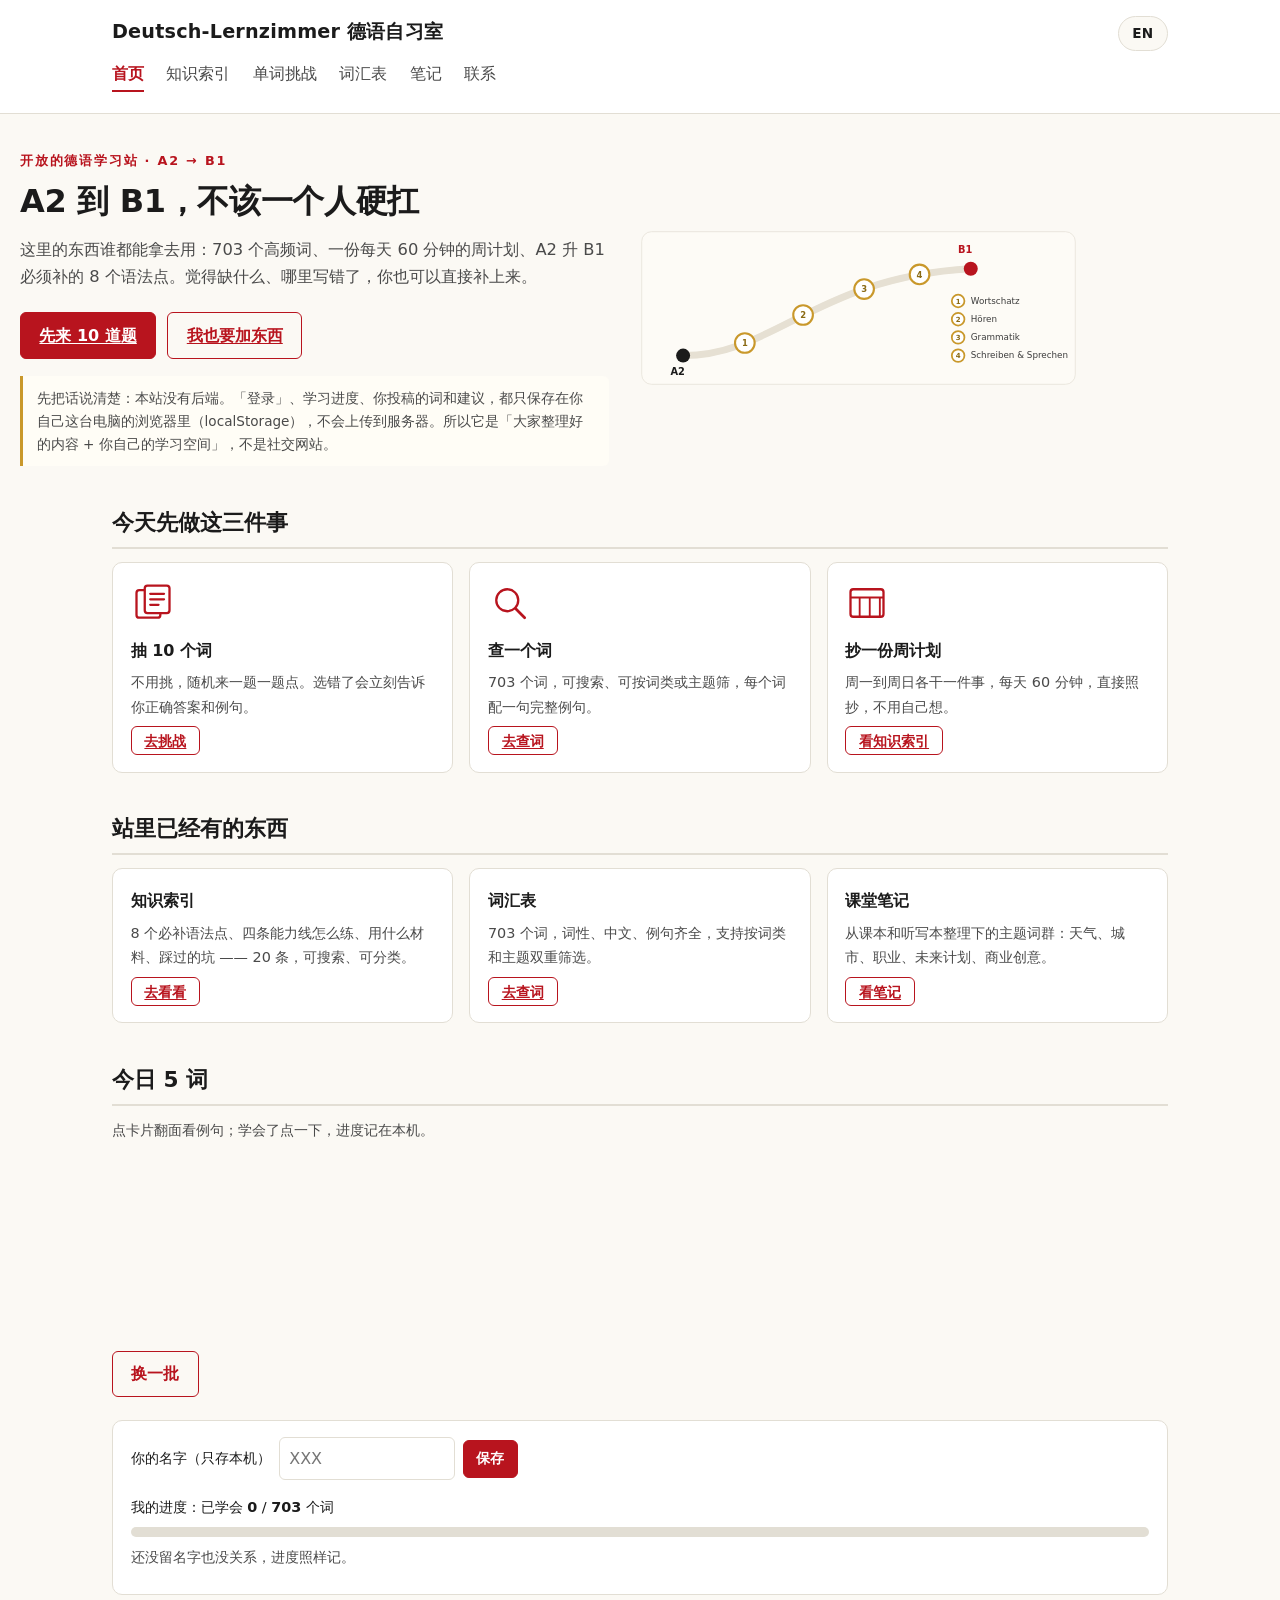
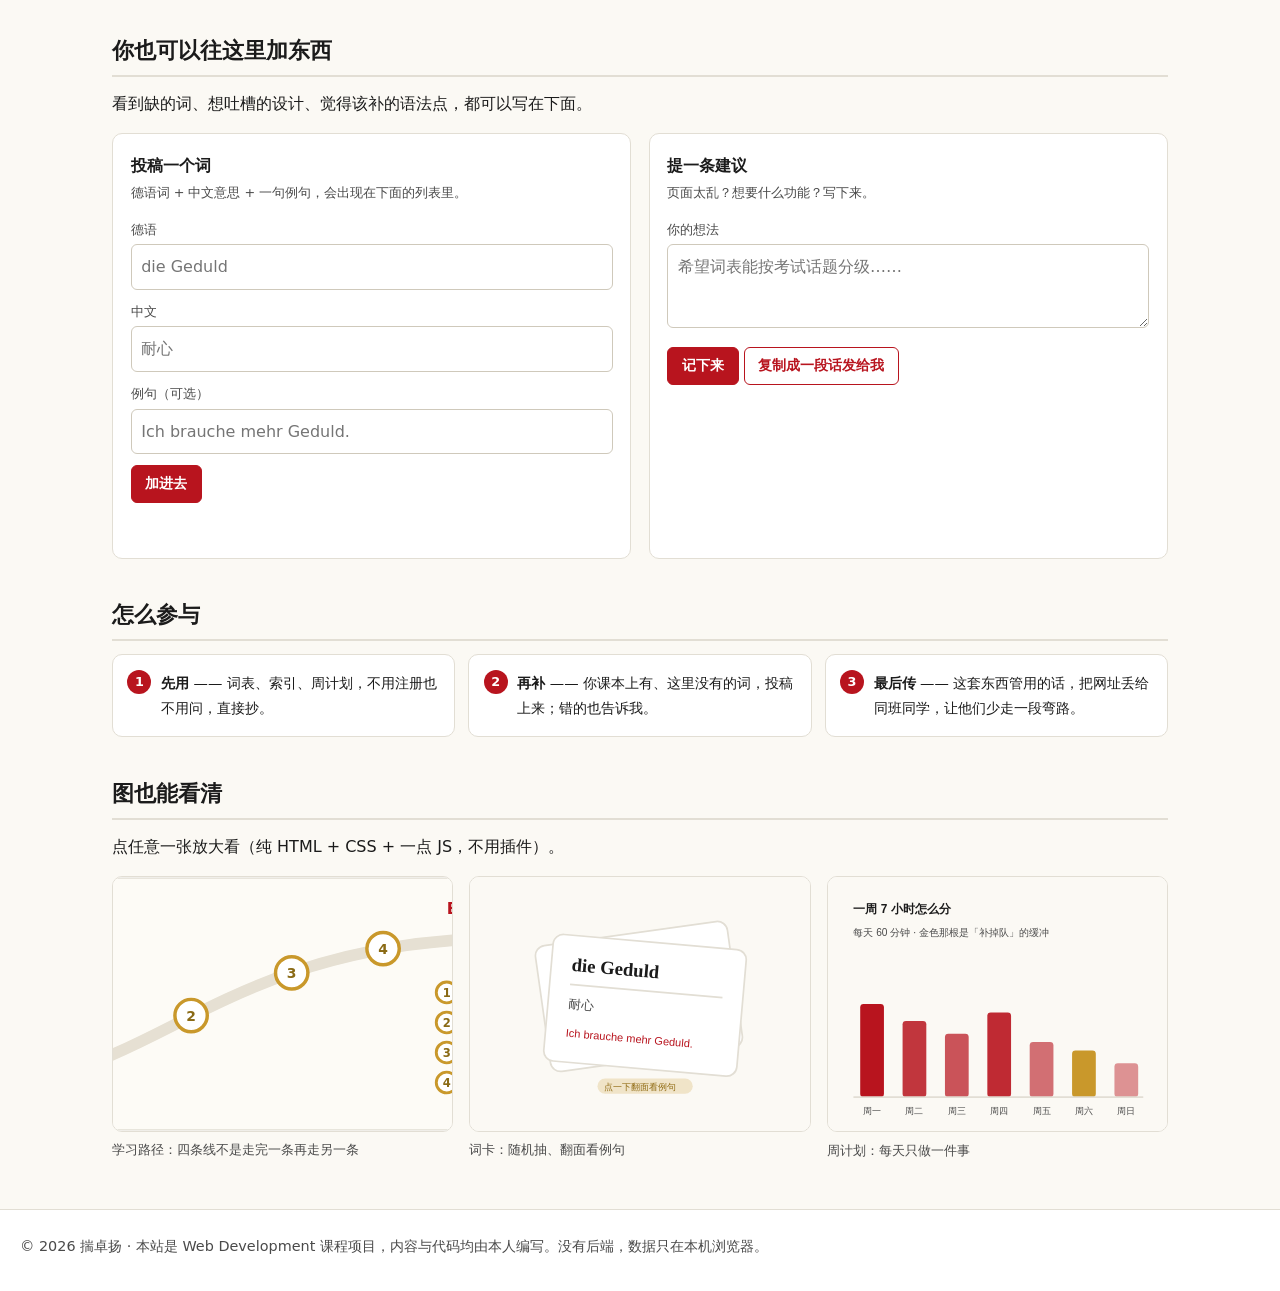
==== commit 9ab6c414: "W4: 无障碍收尾（跳到主要内容 + 大纲补 h2） - 7 个页面加 skip-link：键盘按第一下 Tab 直接跳到正文（平时藏屏幕外，聚焦时显示） - <main> 都加 id="main"；" ====
--- a/index.html
+++ b/index.html
@@ -9,6 +9,9 @@
   <link rel="stylesheet" href="css/style.css">
 </head>
 <body>
+
+  <a class="skip-link" href="#main" data-i18n="skip.link">跳到主要内容</a>
+
 
   <header>
     <div class="header-top">
@@ -28,7 +31,7 @@
     </nav>
   </header>
 
-  <main>
+  <main id="main">
     <section class="hero-grid" aria-labelledby="hero-h1">
       <div>
         <p class="kicker" data-i18n="index.kicker">开放的德语学习站 · A2 → B1</p>
--- a/css/style.css
+++ b/css/style.css
@@ -806,3 +806,29 @@
   .q-word { font-size: 1.4rem; }
   .stats { justify-content: flex-start; gap: 0.9rem; }
 }
+
+/* ---------- 跳到主要内容 ----------
+   键盘用户按第一下 Tab 就能跳过导航，直接进正文。
+   平时藏在屏幕外，聚焦时才出现在左上角。 */
+.skip-link {
+  position: absolute;
+  left: -9999px;
+  top: 0;
+  z-index: 200;
+  background: var(--accent);
+  color: #fff;
+  padding: 0.6rem 1rem;
+  border-radius: 0 0 8px 0;
+  font-weight: 600;
+  text-decoration: none;
+}
+.skip-link:focus {
+  left: 0;
+  color: #fff;
+}
+
+/* 视觉隐藏但仍被屏幕阅读器读到（用于补标题层级） */
+.visually-hidden {
+  position: absolute; width: 1px; height: 1px; margin: -1px;
+  padding: 0; border: 0; overflow: hidden; clip: rect(0 0 0 0); white-space: nowrap;
+}
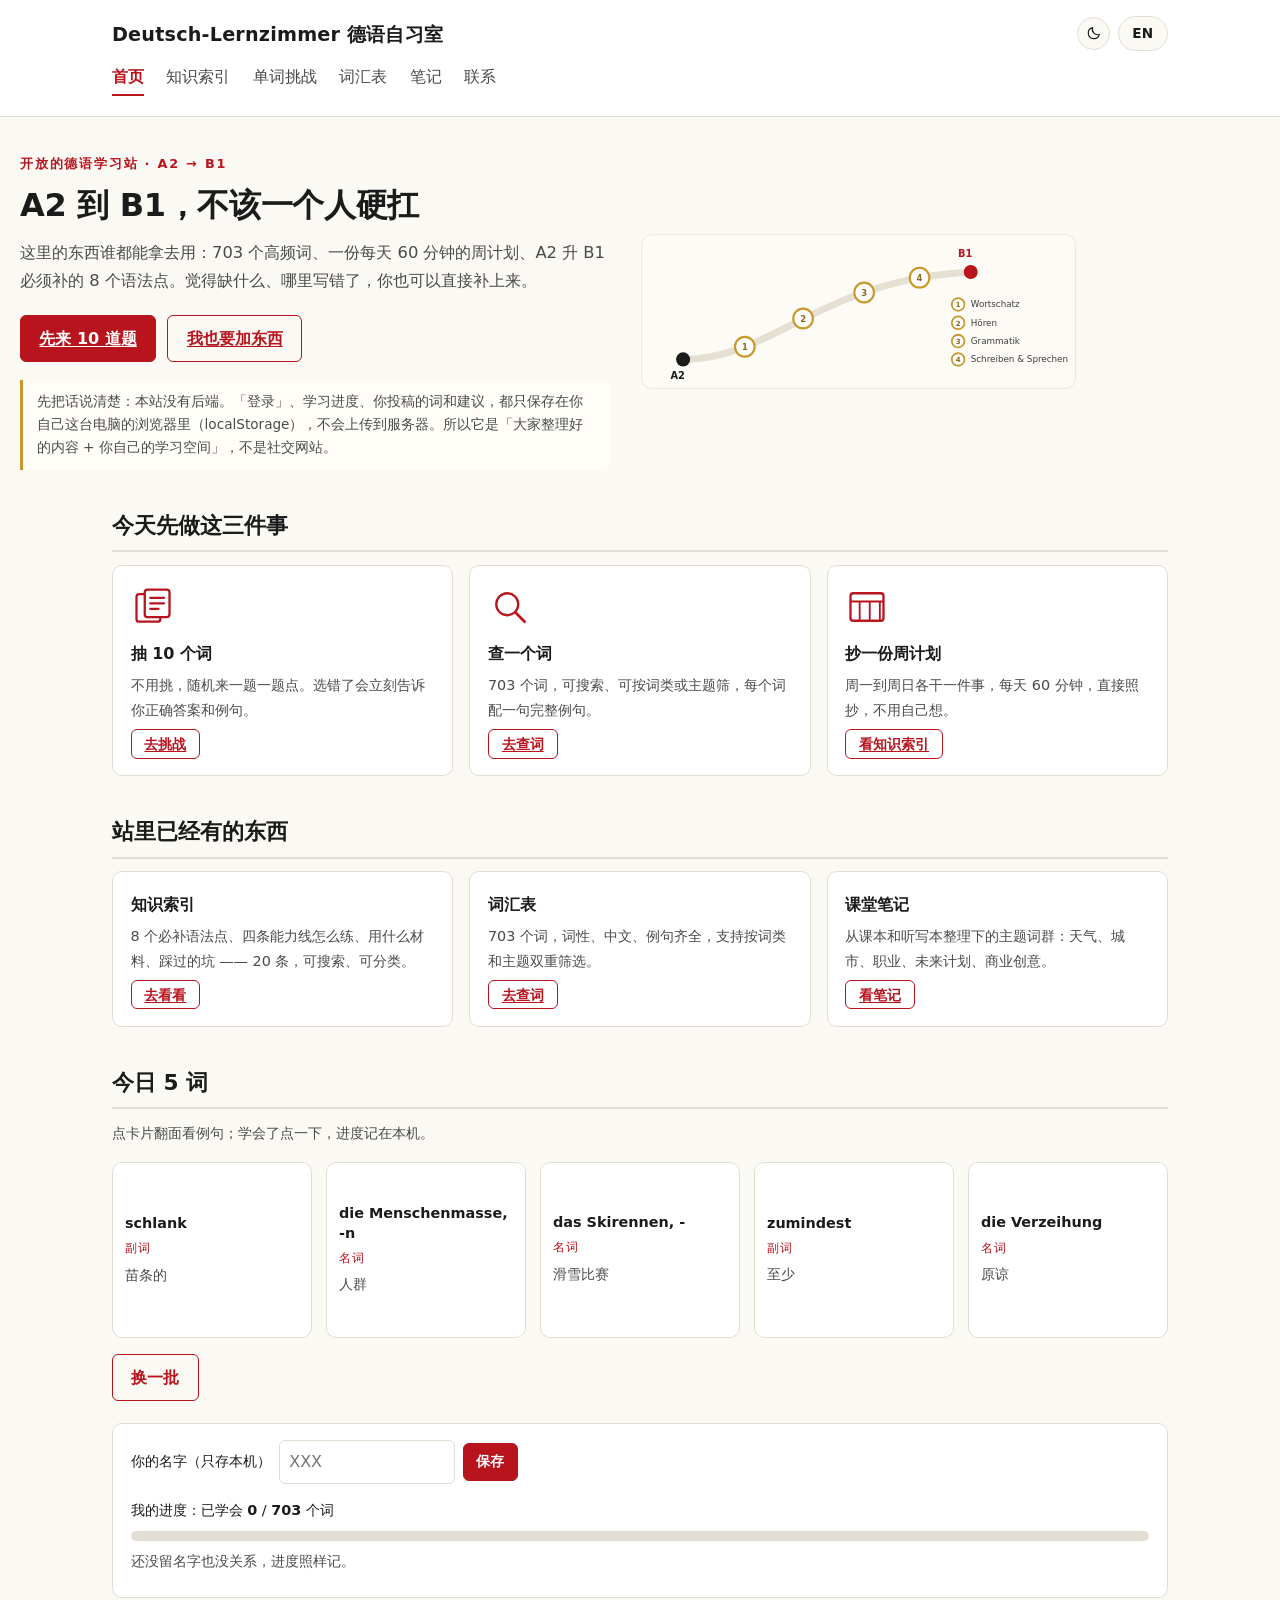
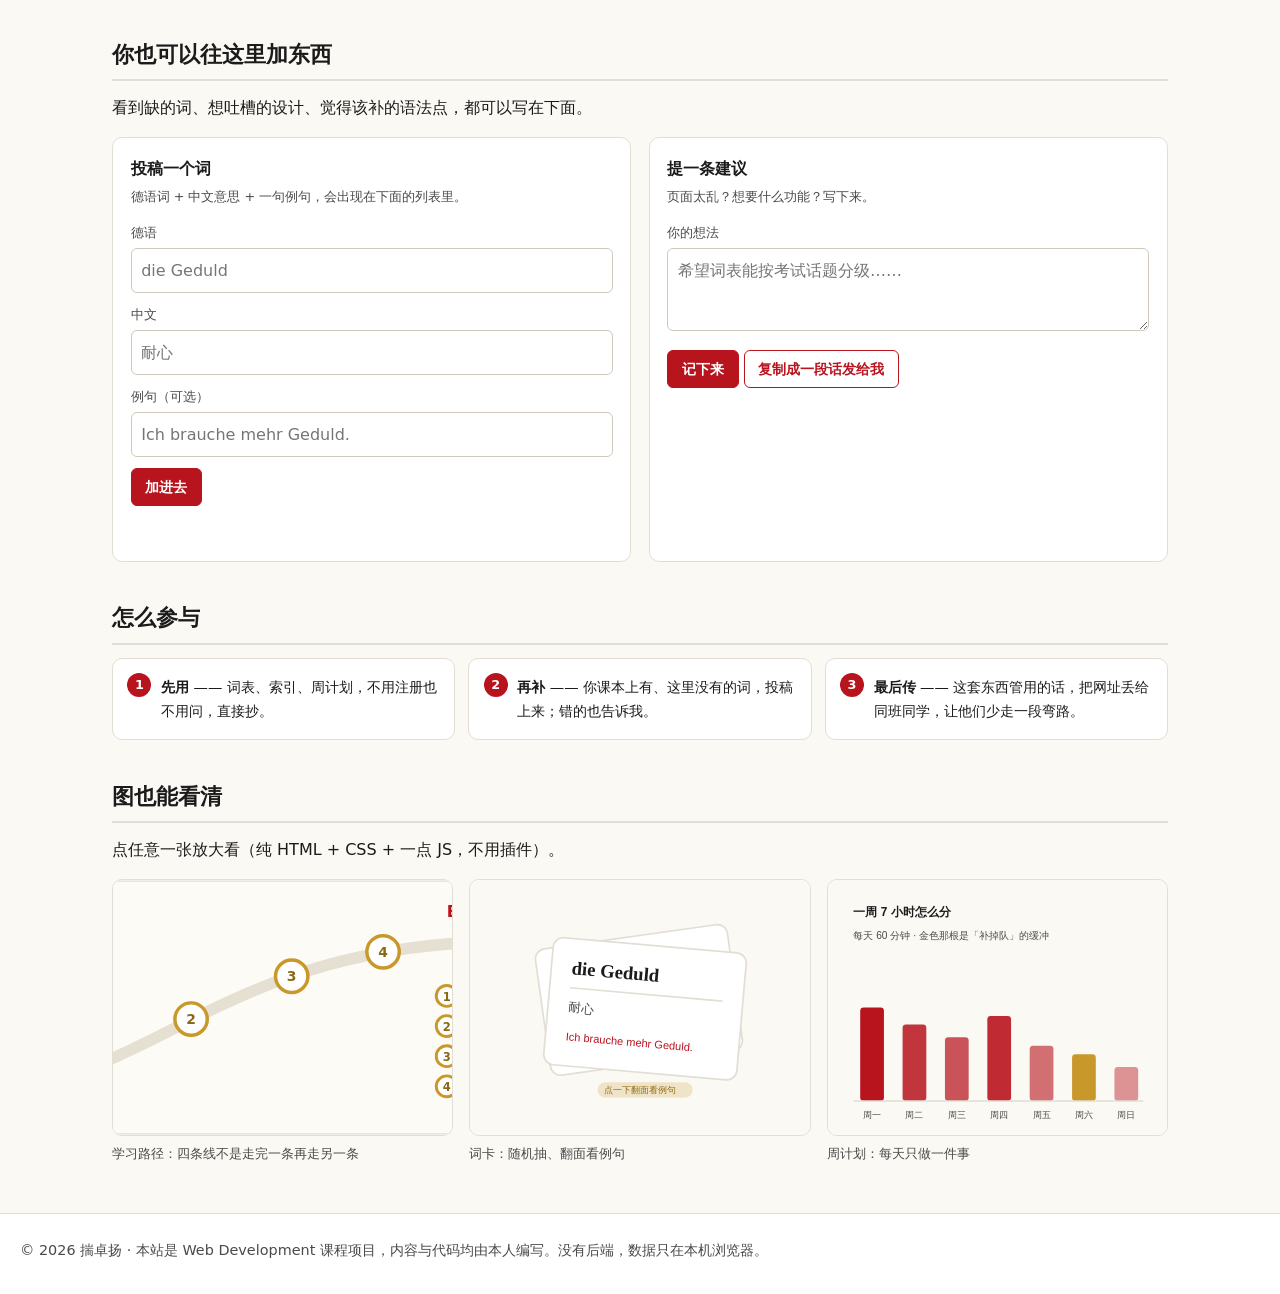
==== commit 7ce1bfd0: "W4: 深色模式（颜色全走 CSS 变量 + 主题切换） - 34 处写死颜色抽成变量（surface/thead/field-border/ok/cat-bg/chip-bg/overlay 等） " ====
--- a/index.html
+++ b/index.html
@@ -6,6 +6,19 @@
   <title data-i18n="page.index.title">德语自习室 Deutsch-Lernzimmer｜A2 → B1 开放学习站</title>
   <meta name="description" content="一个开放的德语 A2→B1 学习站：703 个高频词、可搜索的知识索引、单词挑战、课堂笔记。没有后端，进度存在你自己的浏览器里。">
   <link rel="icon" href="favicon.svg" type="image/svg+xml">
+  <meta name="theme-color" content="#fbf9f4">
+  <!-- 先定主题再渲染，避免深色用户看到一瞬间的白闪 -->
+  <script>
+    (function () {
+      try {
+        var t = localStorage.getItem('theme');
+        if (t === 'dark' || (t === null && window.matchMedia('(prefers-color-scheme: dark)').matches)) {
+          document.documentElement.setAttribute('data-theme', 'dark');
+        }
+      } catch (e) {}
+    })();
+  </script>
+
   <link rel="stylesheet" href="css/style.css">
 </head>
 <body>
@@ -16,8 +29,22 @@
   <header>
     <div class="header-top">
       <p class="site-title"><a href="index.html" data-i18n="site.title">Deutsch-Lernzimmer 德语自习室</a></p>
-      <button type="button" class="lang-toggle" id="lang-toggle"
-              data-i18n="lang.button" data-i18n-aria-label="lang.aria">EN</button>
+      <div class="header-controls">
+        <button type="button" class="theme-toggle" id="theme-toggle"
+                aria-pressed="false" aria-label="切换到深色模式">
+          <svg class="theme-toggle__sun" viewBox="0 0 24 24" width="16" height="16" fill="none" aria-hidden="true">
+            <circle cx="12" cy="12" r="4.2" stroke="currentColor" stroke-width="1.8"/>
+            <path d="M12 2.8v2.1M12 19.1v2.1M2.8 12h2.1M19.1 12h2.1M5.3 5.3l1.5 1.5M17.2 17.2l1.5 1.5M18.7 5.3l-1.5 1.5M6.8 17.2l-1.5 1.5"
+                  stroke="currentColor" stroke-width="1.8" stroke-linecap="round"/>
+          </svg>
+          <svg class="theme-toggle__moon" viewBox="0 0 24 24" width="16" height="16" fill="none" aria-hidden="true">
+            <path d="M20 14.2A8.2 8.2 0 0 1 9.8 4a8.4 8.4 0 1 0 10.2 10.2Z"
+                  stroke="currentColor" stroke-width="1.8" stroke-linejoin="round"/>
+          </svg>
+        </button>
+        <button type="button" class="lang-toggle" id="lang-toggle"
+                data-i18n="lang.button" data-i18n-aria-label="lang.aria">EN</button>
+      </div>
     </div>
     <nav aria-label="主导航" data-i18n-aria-label="nav.main">
       <ul>
@@ -203,6 +230,7 @@
   </div>
 
   <script src="js/i18n.js"></script>
+  <script src="js/theme.js"></script>
   <script src="js/vokabeln-data.js"></script>
   <script src="js/vokabeln-data-b1.js"></script>
   <script src="js/vokabeln-data-b1-2.js"></script>
--- a/css/style.css
+++ b/css/style.css
@@ -15,6 +15,23 @@
   --gold: #c9982b;         /* 点缀色 */
   --radius: 10px;
   --max-width: 66rem;
+
+  /* 组件用的扩展变量（浅色默认值）；深色模式在文件末尾整体覆盖 */
+  --on-accent: #ffffff;    /* 红底上的文字 */
+  --surface: #ffffff;      /* 输入框 / 卡片 / 按钮表面 */
+  --card-soft: #fffdf7;    /* 次级卡片底色 */
+  --thead: #f3efe6;        /* 表头 */
+  --row-hover: #fbf6ec;    /* 表格行悬停 */
+  --field-border: #cfc9bb;
+  --field-border-hover: #b3ac9c;
+  --ok: #1d7a3c;
+  --ok-bg: #f1faf3;
+  --bad-bg: #fdf1f1;
+  --cat-border: #f0d4d2;
+  --cat-bg: #fdf3f2;
+  --chip-bg: #f3ece2;
+  --overlay: rgba(24, 20, 18, 0.86);
+  --on-overlay: #f3ece2;
 }
 
 * { box-sizing: border-box; }
@@ -145,12 +162,12 @@
   vertical-align: top;
 }
 thead th {
-  background: #f3efe6;
+  background: var(--thead);
   border-bottom: 2px solid var(--accent);
   font-weight: 600;
   white-space: nowrap;
 }
-tbody tr:hover { background: #fbf6ec; }
+tbody tr:hover { background: var(--row-hover); }
 
 /* 词汇表：德语列窄、例句列淡 */
 table.vokabeln th[scope="row"] { width: 20%; font-weight: 600; }
@@ -172,10 +189,10 @@
   font: inherit;
   color: inherit;
   background: var(--card);
-  border: 1px solid #cfc9bb;
+  border: 1px solid var(--field-border);
   border-radius: 6px;
 }
-input:hover, select:hover, textarea:hover { border-color: #b3ac9c; }
+input:hover, select:hover, textarea:hover { border-color: var(--field-border-hover); }
 input:focus, select:focus, textarea:focus {
   outline: 3px solid rgba(184, 20, 30, 0.22);
   border-color: var(--accent);
@@ -197,7 +214,7 @@
   border-radius: 6px;
   border: 1px solid var(--accent);
   background: var(--accent);
-  color: #fff;
+  color: var(--on-accent);
   font-weight: 600;
 }
 .btn:hover { background: var(--accent-dark); border-color: var(--accent-dark); }
@@ -219,7 +236,7 @@
 .filter-buttons button {
   background: var(--card);
   color: var(--ink);
-  border-color: #cfc9bb;
+  border-color: var(--field-border);
   font-weight: 500;
   padding: 0.4rem 0.9rem;
 }
@@ -227,7 +244,7 @@
 .filter-buttons button[aria-pressed="true"] {
   background: var(--accent);
   border-color: var(--accent);
-  color: #fff;
+  color: var(--on-accent);
 }
 
 /* ---------- 状态提示与页脚 ---------- */
@@ -497,7 +514,7 @@
 .honest {
   font-size: 0.85rem;
   color: var(--ink-soft);
-  background: #fffdf6;
+  background: var(--card-soft);
   border-left: 3px solid var(--gold);
   padding: 0.65rem 0.85rem;
   border-radius: 0 6px 6px 0;
@@ -550,7 +567,7 @@
 }
 .wback {
   transform: rotateY(180deg);
-  background: #fffdf7;
+  background: var(--card-soft);
   padding: 0.7rem 0.75rem;
   display: flex;
   flex-direction: column;
@@ -596,7 +613,7 @@
 .small { font-size: 0.78rem; color: var(--ink-soft); margin: 0; }
 .user-row { display: flex; flex-wrap: wrap; gap: 0.5rem; align-items: center; margin: 0 0 0.9rem; }
 .user-row label { font-size: 0.85rem; font-weight: 400; margin: 0; }
-.user-row input { font: inherit; padding: 0.45rem 0.6rem; border: 1px solid var(--line); border-radius: 6px; background: #fff; width: auto; max-width: 11rem; }
+.user-row input { font: inherit; padding: 0.45rem 0.6rem; border: 1px solid var(--line); border-radius: 6px; background: var(--surface); width: auto; max-width: 11rem; }
 .user-row .btn { font-size: 0.85rem; padding: 0.4rem 0.8rem; }
 
 /* ---------- 参与：两个表单 ---------- */
@@ -611,16 +628,16 @@
 .panel .field textarea { min-height: 5.2rem; }
 .panel .btn { font-size: 0.85rem; padding: 0.4rem 0.85rem; }
 .msg { font-size: 0.8rem; margin: 0.55rem 0 0; min-height: 1.1em; }
-.msg.ok { color: #1d7a3c; }
+.msg.ok { color: var(--ok); }
 .msg.bad { color: var(--accent); }
 .item-list { list-style: none; padding: 0; margin: 0.9rem 0 0; }
 .item-list li {
-  background: #fffdf7; border: 1px solid var(--line); border-radius: 8px;
+  background: var(--card-soft); border: 1px solid var(--line); border-radius: 8px;
   padding: 0.6rem 0.75rem; margin: 0 0 0.55rem; font-size: 0.86rem;
   display: flex; gap: 0.6rem; justify-content: space-between; align-items: flex-start;
 }
 .item-list .tag {
-  font-size: 0.68rem; background: var(--accent); color: #fff;
+  font-size: 0.68rem; background: var(--accent); color: var(--on-accent);
   border-radius: 99px; padding: 0.1rem 0.45rem; white-space: nowrap;
 }
 
@@ -635,7 +652,7 @@
   counter-increment: s; content: counter(s);
   position: absolute; left: 0.9rem; top: 0.9rem;
   width: 1.5rem; height: 1.5rem; border-radius: 50%;
-  background: var(--accent); color: #fff; font-size: 0.8rem; font-weight: 700;
+  background: var(--accent); color: var(--on-accent); font-size: 0.8rem; font-weight: 700;
   display: grid; place-items: center;
 }
 
@@ -643,7 +660,7 @@
 .gallery { display: grid; gap: 1rem; grid-template-columns: repeat(auto-fit, minmax(15rem, 1fr)); }
 .gallery figure { margin: 0; }
 .shot {
-  background: #fff; border: 1px solid var(--line); border-radius: var(--radius);
+  background: var(--surface); border: 1px solid var(--line); border-radius: var(--radius);
   overflow: hidden; cursor: zoom-in; display: block; padding: 0; width: 100%;
 }
 .shot:focus-visible { outline: 3px solid rgba(184, 20, 30, 0.3); outline-offset: 2px; }
@@ -655,12 +672,12 @@
   display: none; place-items: center; padding: 2rem; z-index: 99; cursor: zoom-out;
 }
 .lightbox.is-open { display: grid; }
-.lightbox-stage { background: #fff; border-radius: var(--radius); padding: 0.5rem; max-width: min(92vw, 860px); }
+.lightbox-stage { background: var(--surface); border-radius: var(--radius); padding: 0.5rem; max-width: min(92vw, 860px); }
 .lightbox-stage img, .lightbox-stage svg { width: min(86vw, 820px); height: auto; display: block; }
-.lightbox-cap { color: #f3ece2; font-size: 0.85rem; text-align: center; margin: 0.7rem 0 0; }
+.lightbox-cap { color: var(--on-overlay); font-size: 0.85rem; text-align: center; margin: 0.7rem 0 0; }
 .lightbox-close {
   position: absolute; top: 1rem; right: 1.2rem; background: none; border: 0;
-  color: #f3ece2; font-size: 1.6rem; line-height: 1; cursor: pointer; padding: 0.3rem 0.6rem;
+  color: var(--on-overlay); font-size: 1.6rem; line-height: 1; cursor: pointer; padding: 0.3rem 0.6rem;
 }
 
 /* ===========================================================
@@ -677,16 +694,16 @@
 .idx-kbd kbd {
   font-family: ui-monospace, Consolas, monospace; font-size: 0.7rem;
   border: 1px solid var(--line); border-bottom-width: 2px; border-radius: 4px;
-  padding: 0.05rem 0.3rem; color: var(--ink-soft); background: #fff;
+  padding: 0.05rem 0.3rem; color: var(--ink-soft); background: var(--surface);
 }
 
 .chips { display: flex; flex-wrap: wrap; gap: 0.45rem; margin: 0 0 1rem; }
 .chip {
   font: inherit; font-size: 0.82rem; cursor: pointer; padding: 0.35rem 0.8rem;
-  border-radius: 99px; border: 1px solid var(--line); background: #fff; color: var(--ink-soft);
+  border-radius: 99px; border: 1px solid var(--line); background: var(--surface); color: var(--ink-soft);
 }
 .chip:hover { border-color: var(--accent); color: var(--accent); }
-.chip[aria-pressed="true"] { background: var(--accent); border-color: var(--accent); color: #fff; }
+.chip[aria-pressed="true"] { background: var(--accent); border-color: var(--accent); color: var(--on-accent); }
 .chip:focus-visible { outline: 3px solid rgba(184, 20, 30, 0.3); outline-offset: 2px; }
 .chip .n { opacity: 0.75; font-size: 0.75rem; margin-left: 0.25rem; }
 
@@ -705,11 +722,11 @@
 .entry summary::-webkit-details-marker { display: none; }
 .entry summary::after { content: "＋"; margin-left: auto; color: var(--ink-soft); font-size: 0.9rem; flex: none; }
 .entry[open] summary::after { content: "－"; }
-.entry summary:hover { background: #fffdf8; }
+.entry summary:hover { background: var(--card-soft); }
 .entry summary:focus-visible { outline: 3px solid rgba(184, 20, 30, 0.3); outline-offset: -3px; }
 .entry .cat {
   font-size: 0.68rem; letter-spacing: 0.06em; color: var(--accent);
-  border: 1px solid #f0d4d2; background: #fdf3f2; border-radius: 4px;
+  border: 1px solid var(--cat-border); background: var(--cat-bg); border-radius: 4px;
   padding: 0.1rem 0.4rem; white-space: nowrap; flex: none;
 }
 .entry .title { font-weight: 700; font-size: 0.95rem; }
@@ -721,7 +738,7 @@
 .entry .body .de { font-weight: 600; }
 .entry .links { margin: 0; padding: 0 1rem 1rem; font-size: 0.82rem; display: flex; flex-wrap: wrap; gap: 0.6rem; }
 .empty {
-  background: #fffdf7; border: 1px dashed var(--line); border-radius: var(--radius);
+  background: var(--card-soft); border: 1px dashed var(--line); border-radius: var(--radius);
   padding: 1.6rem 1rem; text-align: center; color: var(--ink-soft); font-size: 0.9rem;
 }
 
@@ -752,24 +769,24 @@
 @media (min-width: 640px) { .options { grid-template-columns: 1fr 1fr; } }
 .opt {
   font: inherit; text-align: left; cursor: pointer; padding: 0.8rem 0.9rem;
-  border: 1px solid var(--line); border-radius: 8px; background: #fff; color: var(--ink);
+  border: 1px solid var(--line); border-radius: 8px; background: var(--surface); color: var(--ink);
   display: flex; gap: 0.6rem; align-items: baseline;
   transition: border-color 0.15s, background 0.15s, transform 0.08s;
 }
-.opt:hover:not(:disabled) { border-color: var(--accent); background: #fffdf8; }
+.opt:hover:not(:disabled) { border-color: var(--accent); background: var(--card-soft); }
 .opt:active:not(:disabled) { transform: scale(0.995); }
 .opt:focus-visible { outline: 3px solid rgba(184, 20, 30, 0.3); outline-offset: 2px; }
 .opt .num {
   font-size: 0.72rem; color: var(--ink-soft); border: 1px solid var(--line);
   border-radius: 4px; padding: 0 0.3rem; flex: none; line-height: 1.5;
 }
-.opt.is-correct { border-color: #1d7a3c; background: #f1faf3; }
-.opt.is-wrong { border-color: var(--accent); background: #fdf1f1; }
+.opt.is-correct { border-color: var(--ok); background: var(--ok-bg); }
+.opt.is-wrong { border-color: var(--accent); background: var(--bad-bg); }
 .opt:disabled { cursor: default; }
 .opt.is-dim { opacity: 0.5; }
 
 .feedback { margin: 1rem 0 0; font-size: 0.88rem; min-height: 1.2em; }
-.feedback.ok { color: #1d7a3c; }
+.feedback.ok { color: var(--ok); }
 .feedback.bad { color: var(--accent); }
 .feedback .ex { display: block; color: var(--ink-soft); font-size: 0.82rem; margin-top: 0.3rem; }
 .q-actions { display: flex; gap: 0.6rem; flex-wrap: wrap; margin: 1.1rem 0 0; }
@@ -788,7 +805,7 @@
 .result .wrong-head { font-size: 0.95rem; text-align: left; margin: 1.4rem 0 0.6rem; }
 .result .wrong-list { text-align: left; list-style: none; padding: 0; margin: 0; }
 .result .wrong-list li {
-  background: #fffdf7; border: 1px solid var(--line); border-radius: 8px;
+  background: var(--card-soft); border: 1px solid var(--line); border-radius: 8px;
   padding: 0.6rem 0.75rem; margin: 0 0 0.55rem; font-size: 0.86rem;
 }
 .result .wrong-list .de { font-weight: 700; }
@@ -816,7 +833,7 @@
   top: 0;
   z-index: 200;
   background: var(--accent);
-  color: #fff;
+  color: var(--on-accent);
   padding: 0.6rem 1rem;
   border-radius: 0 0 8px 0;
   font-weight: 600;
@@ -824,7 +841,7 @@
 }
 .skip-link:focus {
   left: 0;
-  color: #fff;
+  color: var(--on-accent);
 }
 
 /* 视觉隐藏但仍被屏幕阅读器读到（用于补标题层级） */
@@ -832,3 +849,106 @@
   position: absolute; width: 1px; height: 1px; margin: -1px;
   padding: 0; border: 0; overflow: hidden; clip: rect(0 0 0 0); white-space: nowrap;
 }
+
+/* ---------- 联系页：邮箱 ---------- */
+.mail-box {
+  display: flex;
+  flex-wrap: wrap;
+  gap: 0.75rem;
+  align-items: center;
+  background: var(--card);
+  border: 1px solid var(--line);
+  border-left: 4px solid var(--accent);
+  border-radius: var(--radius);
+  padding: 0.9rem 1rem;
+  margin: 0 0 0.6rem;
+}
+.mail-link {
+  font-size: 1rem;
+  font-weight: 600;
+  overflow-wrap: anywhere;
+}
+.mail-box .btn { font-size: 0.85rem; padding: 0.4rem 0.85rem; }
+
+
+/* ===========================================================
+   深色模式
+   -----------------------------------------------------------
+   只覆盖变量，组件规则一条都不用改 —— 这就是把颜色抽成
+   变量的意义：换主题 = 换一组值。
+   =========================================================== */
+html[data-theme="dark"] {
+  color-scheme: dark;          /* 让滚动条、表单控件也跟着变暗 */
+
+  --ink: #ecebe4;
+  --ink-soft: #b3b0a5;
+  --paper: #16140f;            /* 暖调近黑，比纯黑柔和 */
+  --card: #1e1b16;
+  --card-soft: #241f19;
+  --surface: #221e18;
+  --line: #37322a;
+
+  --accent: #e2565e;           /* 深底上用亮一点的红，否则发闷 */
+  --accent-dark: #c8404a;
+  --gold: #d9ad55;
+  --on-accent: #ffffff;
+
+  --thead: #262119;
+  --row-hover: #241f19;
+  --field-border: #3d372d;
+  --field-border-hover: #5c543f;
+
+  --ok: #4ccd80;
+  --ok-bg: #12291c;
+  --bad-bg: #2b1618;
+  --cat-border: #5d3a3a;
+  --cat-bg: #2a1c1c;
+  --chip-bg: #2a251e;
+  --overlay: rgba(0, 0, 0, 0.92);
+  --on-overlay: #ece7dc;
+}
+
+/* 切换时给个大范围的过渡，别硬切（系统开了"减少动效"就不动） */
+body, .card, .wcard, .panel, .entry, .mini-card, .opt, .chip,
+.site-header, .site-footer, table, th, td, input, select, textarea {
+  transition: background-color 0.25s ease, color 0.25s ease, border-color 0.25s ease;
+}
+@media (prefers-reduced-motion: reduce) {
+  body, .card, .wcard, .panel, .entry, .mini-card, .opt, .chip,
+  .site-header, .site-footer, table, th, td, input, select, textarea {
+    transition: none;
+  }
+}
+
+/* ---------- 深浅色按钮 ---------- */
+.header-controls {
+  display: flex;
+  align-items: center;
+  gap: 0.45rem;
+}
+
+.theme-toggle {
+  display: inline-flex;
+  align-items: center;
+  justify-content: center;
+  width: 2.1rem;
+  height: 2.1rem;
+  padding: 0;
+  cursor: pointer;
+  border: 1px solid var(--line);
+  border-radius: 999px;
+  background: var(--paper);
+  color: var(--ink);
+}
+.theme-toggle:hover { border-color: var(--accent); color: var(--accent); }
+.theme-toggle:focus-visible {
+  outline: 3px solid rgba(184, 20, 30, 0.3);
+  outline-offset: 2px;
+}
+
+/* 按钮上显示"点了会变成什么"：深色时给太阳，浅色时给月亮 */
+html[data-theme="dark"] .theme-toggle__moon { display: none; }
+html:not([data-theme="dark"]) .theme-toggle__sun { display: none; }
+
+/* 灯箱/遮罩在深色下不用再压一层白 */
+html[data-theme="dark"] .lightbox-stage { background: var(--card); }
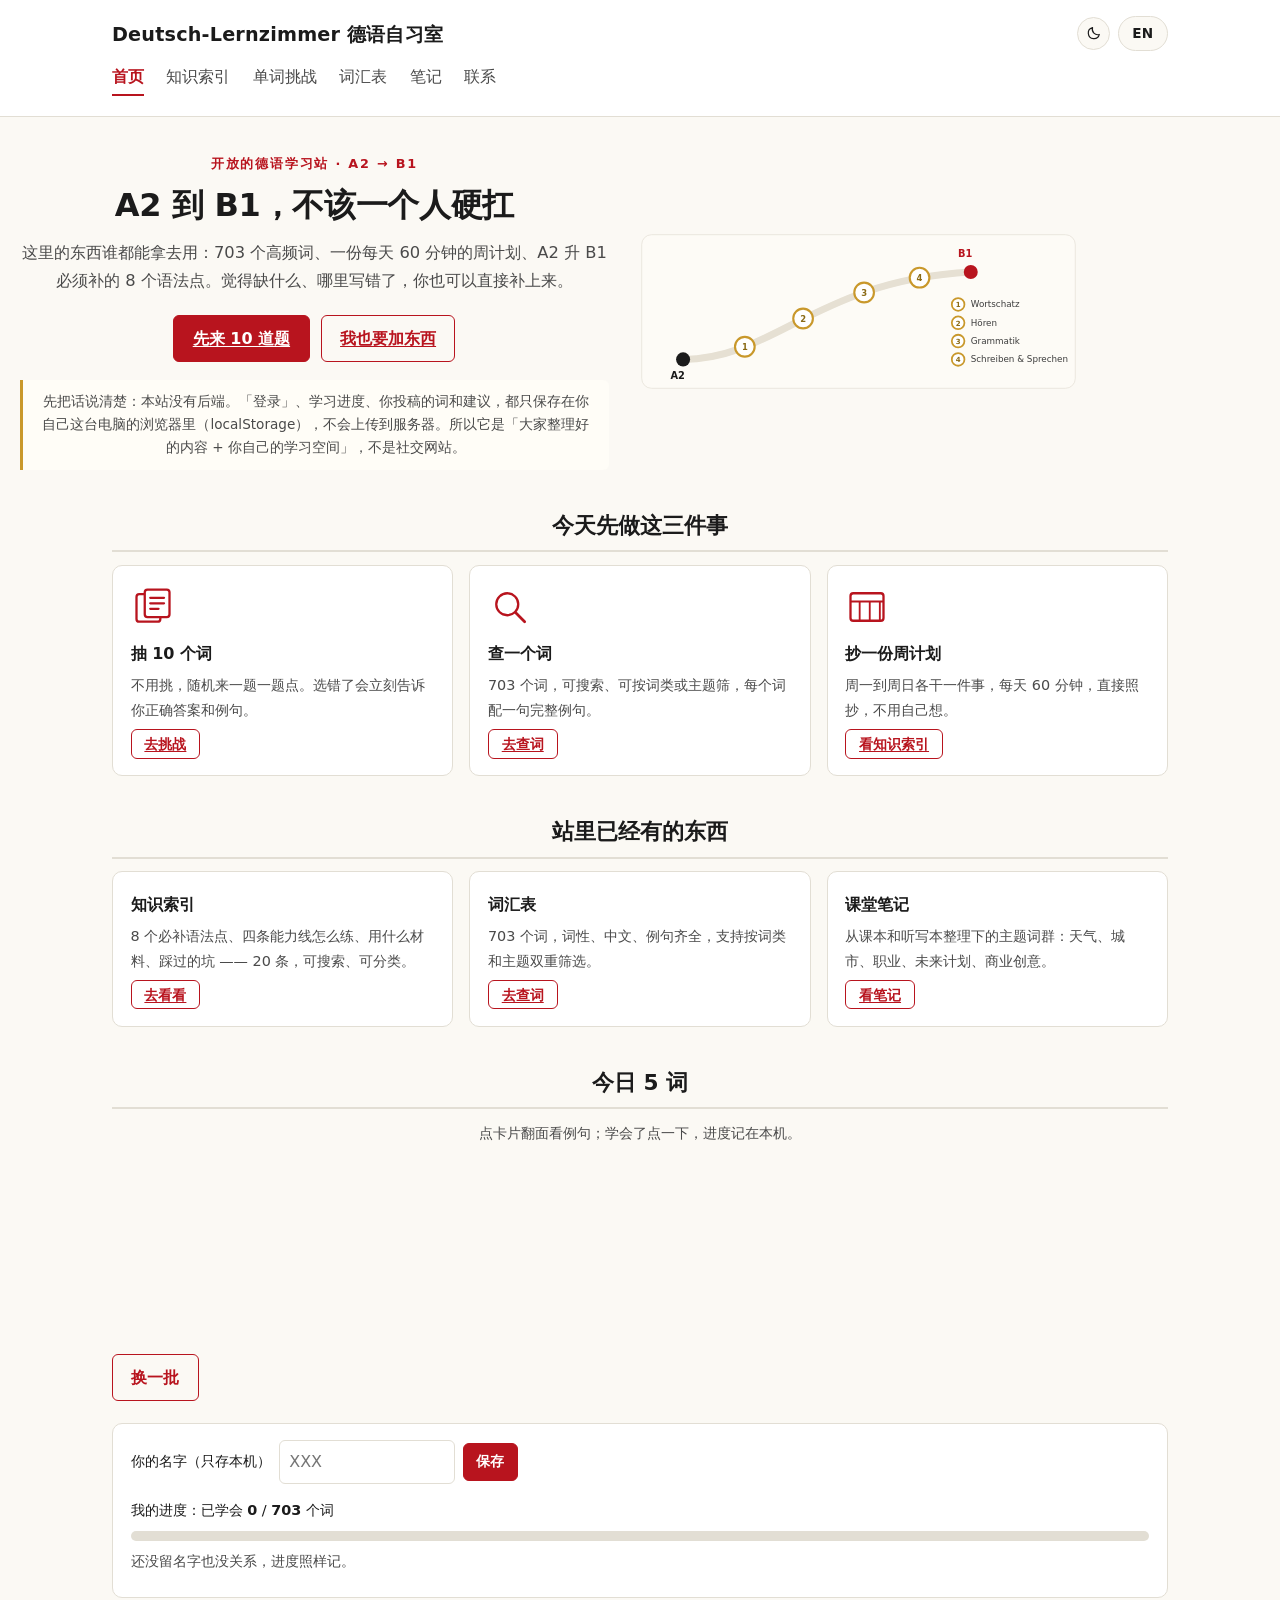
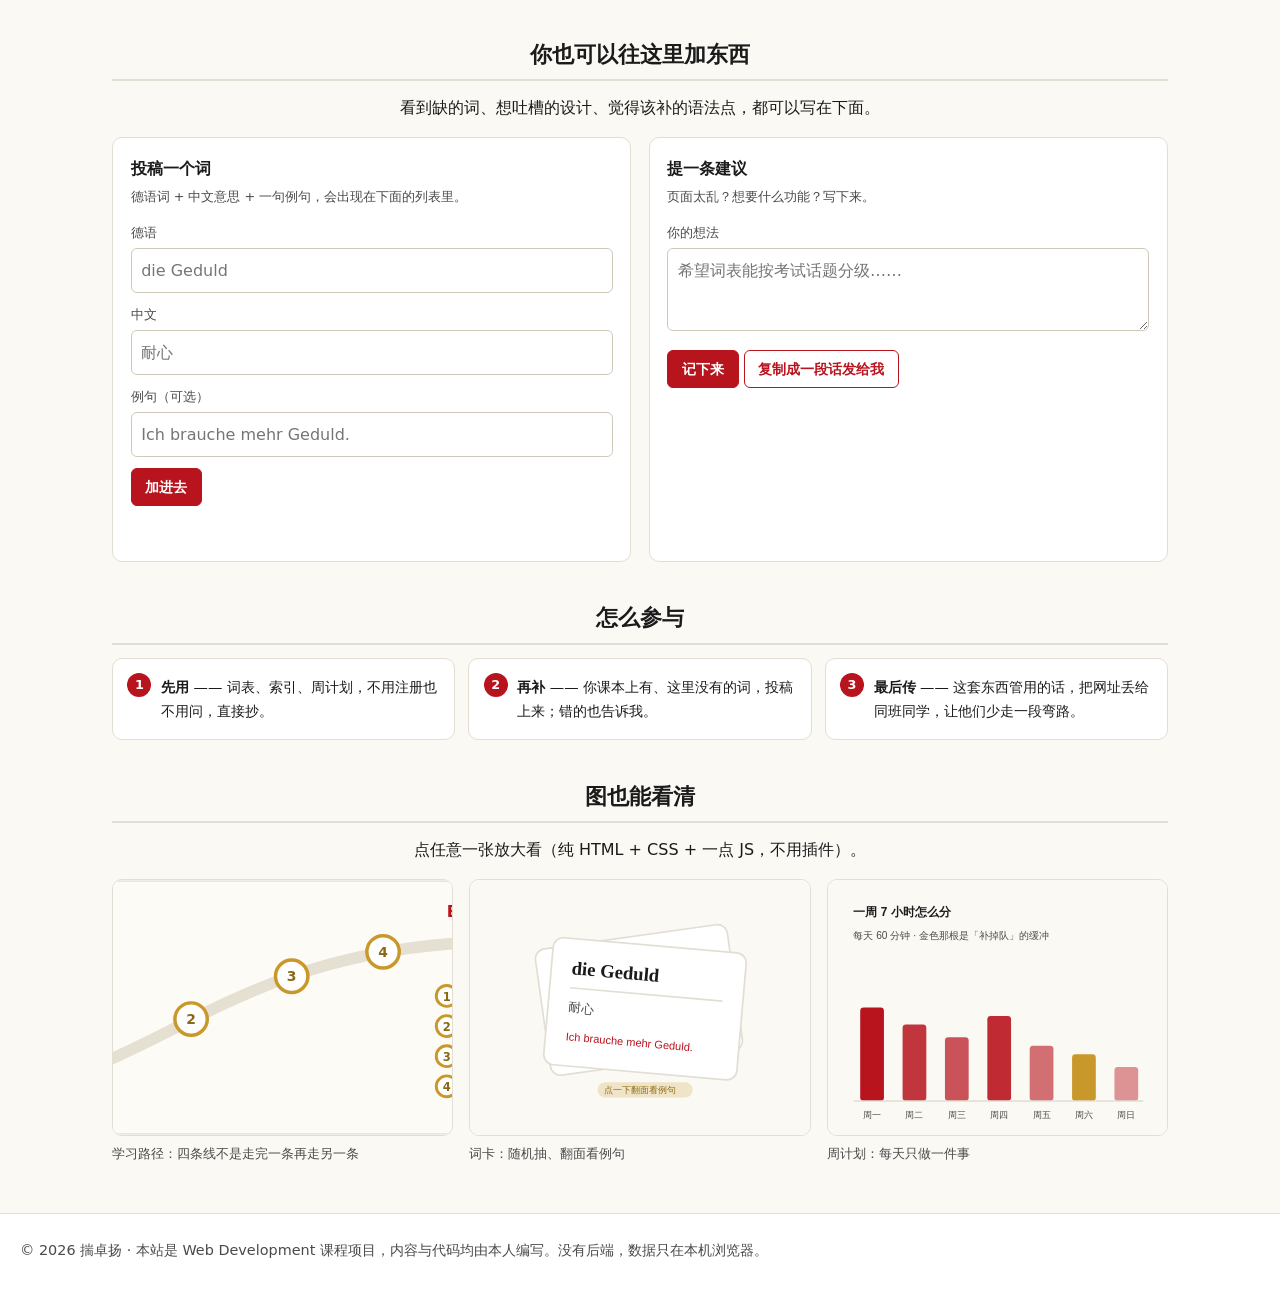
==== commit c827074f: "style: 只把首页顶部内容居中（其它页面保持原样） - index.html 的 body 加 page-home 类，样式全部限定在 .page-home 下 - 首页 kicker / h1 " ====
--- a/index.html
+++ b/index.html
@@ -21,7 +21,7 @@
 
   <link rel="stylesheet" href="css/style.css">
 </head>
-<body>
+<body class="page-home">
 
   <a class="skip-link" href="#main" data-i18n="skip.link">跳到主要内容</a>
 
--- a/css/style.css
+++ b/css/style.css
@@ -952,3 +952,23 @@
 
 /* 灯箱/遮罩在深色下不用再压一层白 */
 html[data-theme="dark"] .lightbox-stage { background: var(--card); }
+
+
+/* ===========================================================
+   仅首页：顶部内容居中（其它页面保持原样）
+   -----------------------------------------------------------
+   通过 body.page-home 限定作用域，只影响 index.html。
+   只改文字对齐与按钮行居中，不动宽度/间距/断点。
+   =========================================================== */
+.page-home .hero-grid .kicker,
+.page-home .hero-grid h1,
+.page-home .hero-grid .lead,
+.page-home .hero-grid .honest {
+  text-align: center;
+}
+.page-home .hero-grid h1 { text-wrap: balance; }
+.page-home .hero-grid .hero-cta { justify-content: center; }
+.page-home main > section > h2,
+.page-home main > section > h2 + p {
+  text-align: center;
+}
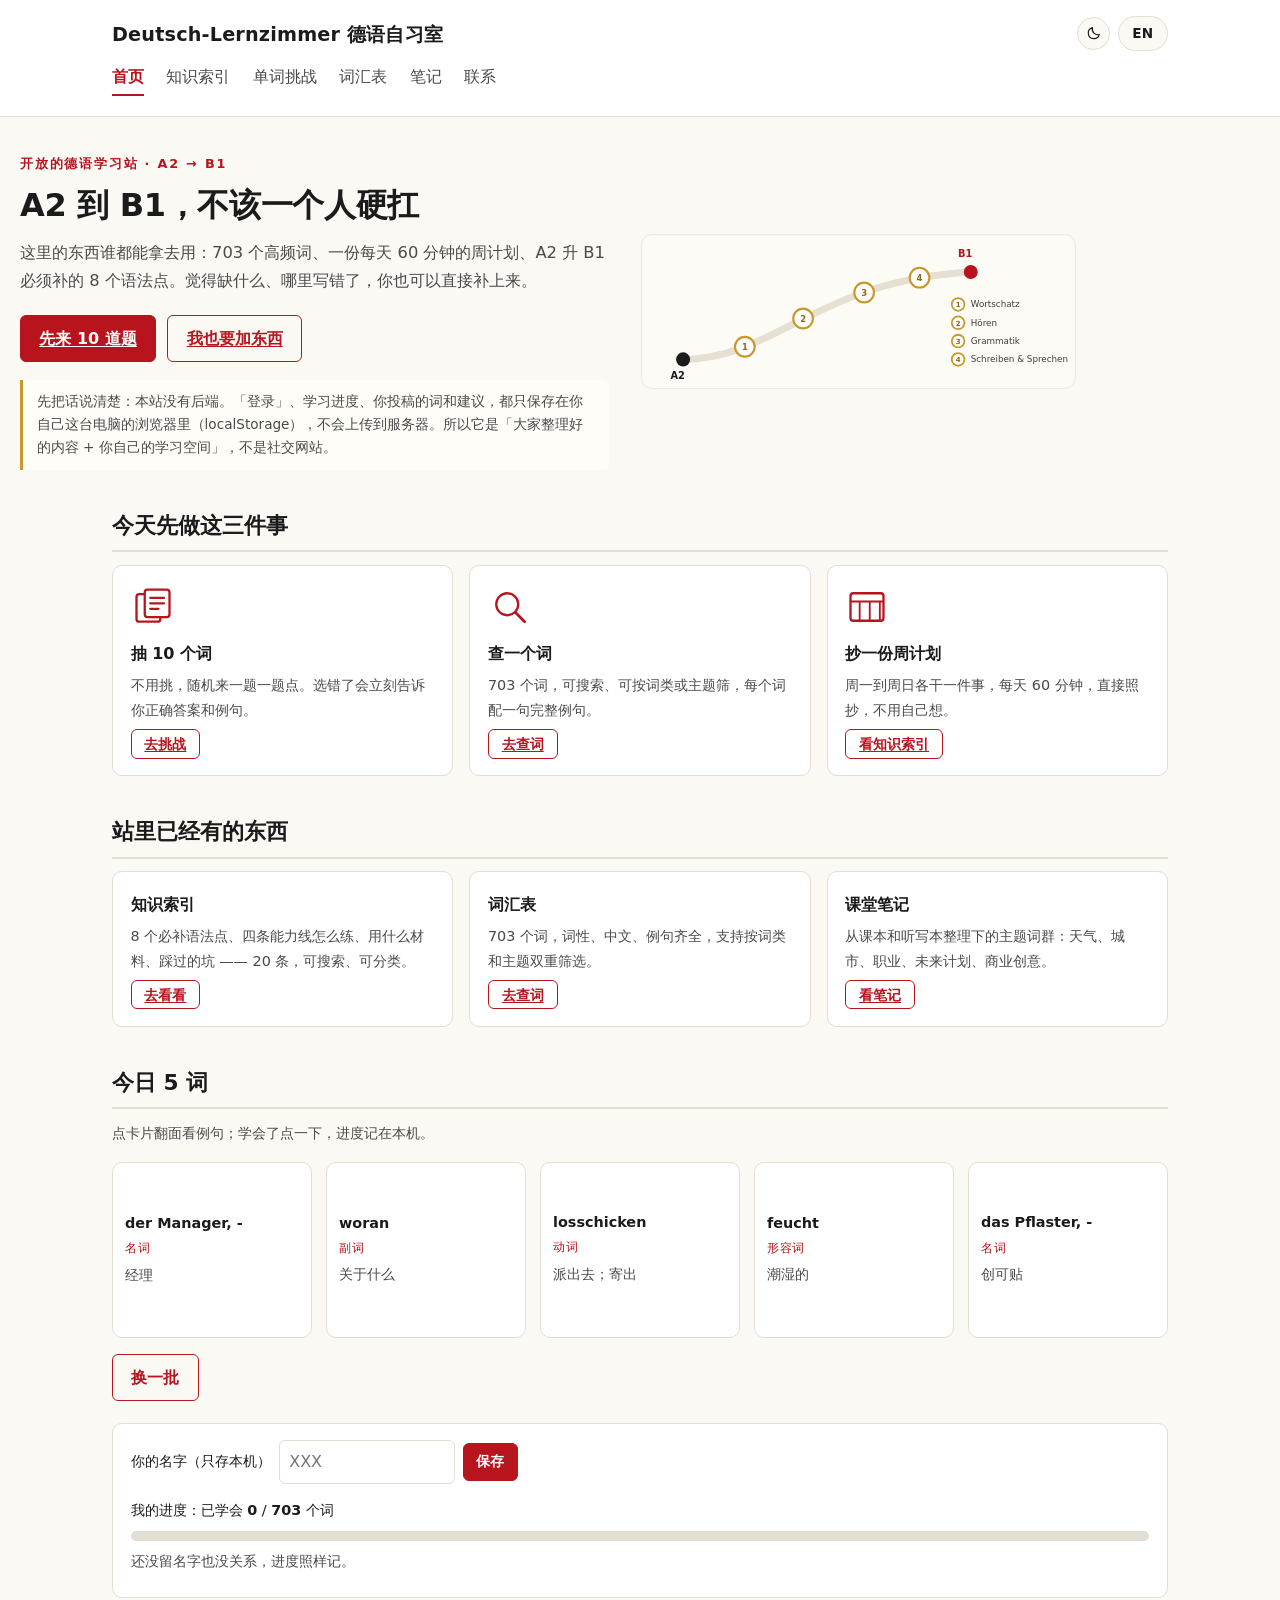
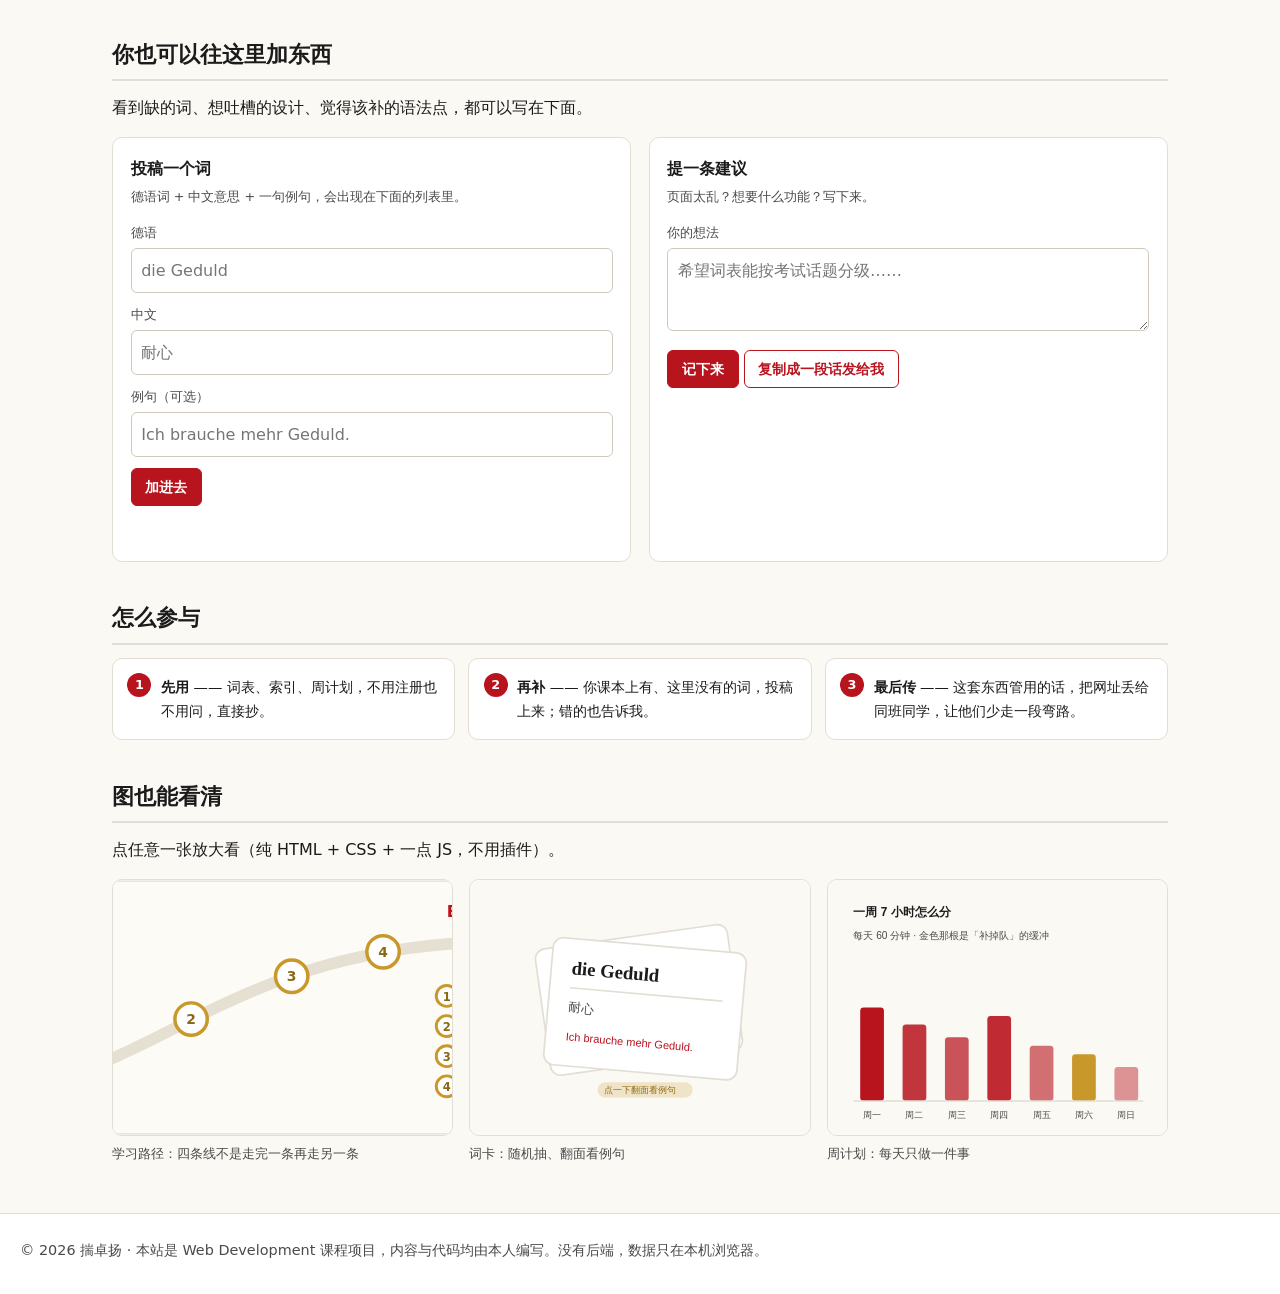
==== commit f97167b5: "revert: 恢复原始对齐，去掉所有居中改动 - css/style.css、index.html 恢复到 1e33761 之前的版本 - 包含先前那版「只首页居中」的改动一并撤销" ====
--- a/index.html
+++ b/index.html
@@ -21,7 +21,7 @@
 
   <link rel="stylesheet" href="css/style.css">
 </head>
-<body class="page-home">
+<body>
 
   <a class="skip-link" href="#main" data-i18n="skip.link">跳到主要内容</a>
 
--- a/css/style.css
+++ b/css/style.css
@@ -952,23 +952,3 @@
 
 /* 灯箱/遮罩在深色下不用再压一层白 */
 html[data-theme="dark"] .lightbox-stage { background: var(--card); }
-
-
-/* ===========================================================
-   仅首页：顶部内容居中（其它页面保持原样）
-   -----------------------------------------------------------
-   通过 body.page-home 限定作用域，只影响 index.html。
-   只改文字对齐与按钮行居中，不动宽度/间距/断点。
-   =========================================================== */
-.page-home .hero-grid .kicker,
-.page-home .hero-grid h1,
-.page-home .hero-grid .lead,
-.page-home .hero-grid .honest {
-  text-align: center;
-}
-.page-home .hero-grid h1 { text-wrap: balance; }
-.page-home .hero-grid .hero-cta { justify-content: center; }
-.page-home main > section > h2,
-.page-home main > section > h2 + p {
-  text-align: center;
-}
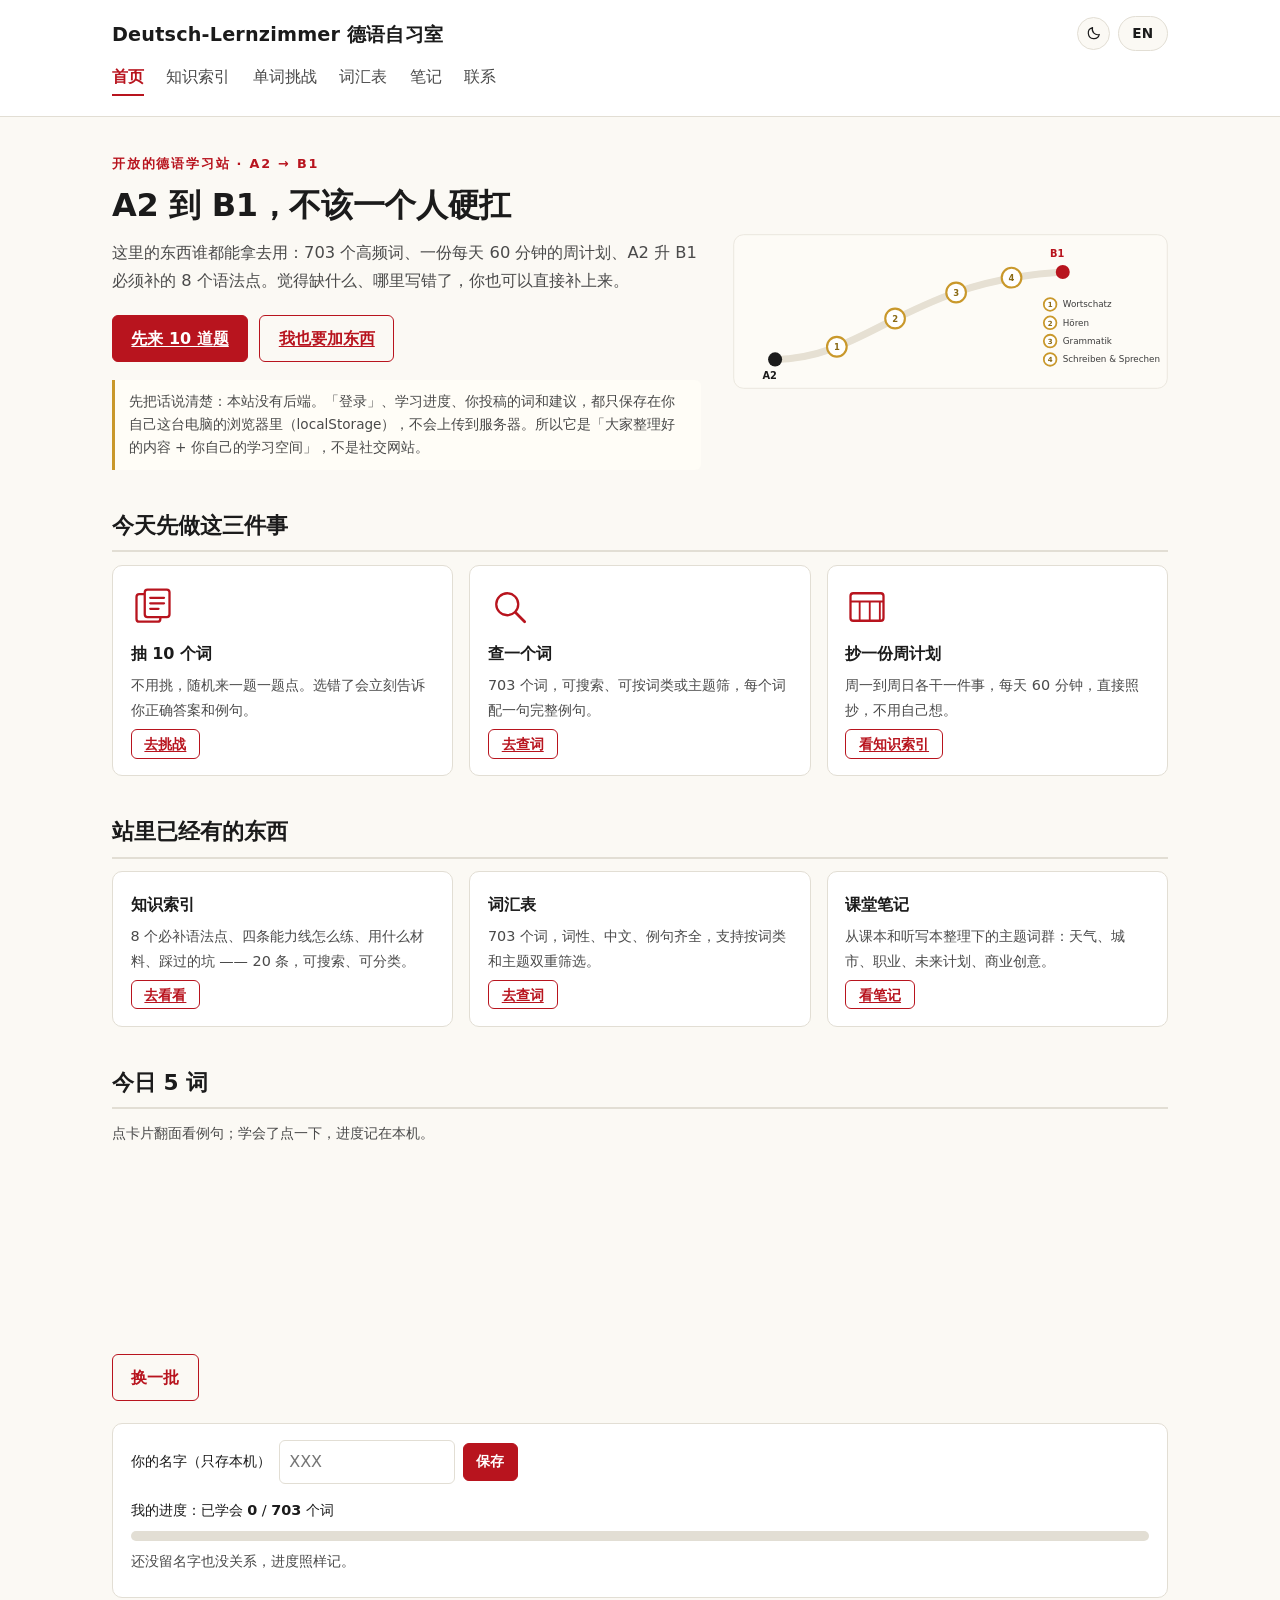
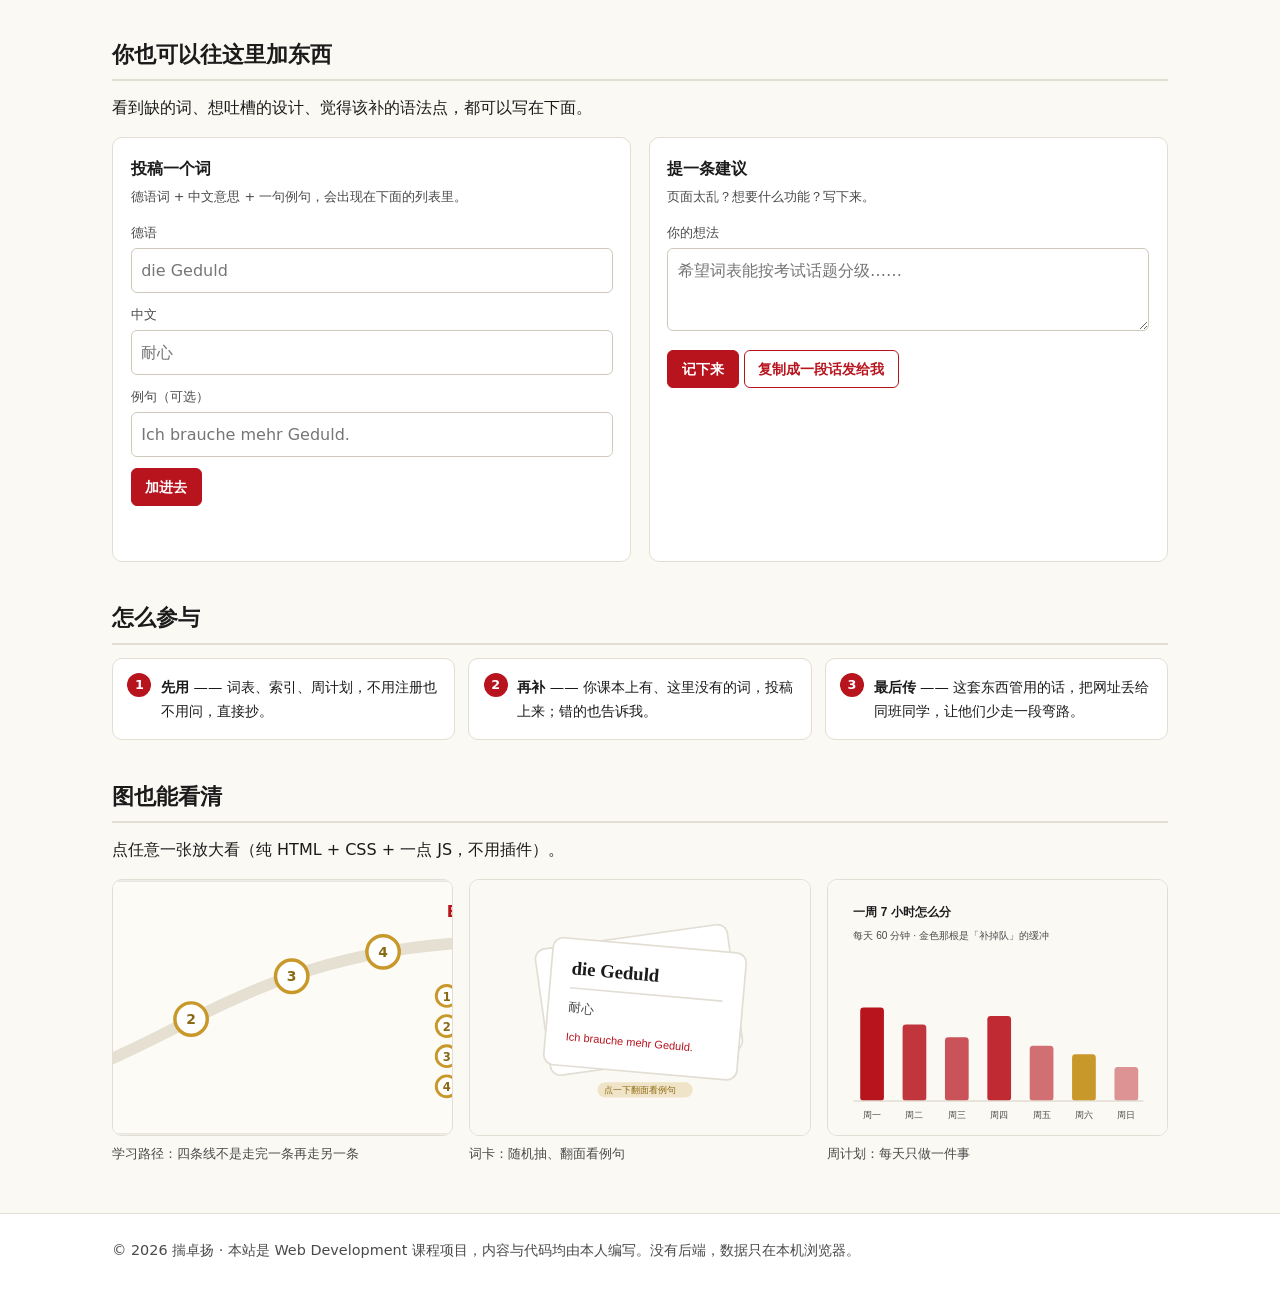
==== commit 026f7891: "seo: 每页 Open Graph / Twitter 卡片图（1200×630，6 张） - images/og/og-{index,wissen,vokabeln,challenge,notiz" ====
--- a/index.html
+++ b/index.html
@@ -7,6 +7,23 @@
   <meta name="description" content="一个开放的德语 A2→B1 学习站：703 个高频词、可搜索的知识索引、单词挑战、课堂笔记。没有后端，进度存在你自己的浏览器里。">
   <link rel="icon" href="favicon.svg" type="image/svg+xml">
   <meta name="theme-color" content="#fbf9f4">
+
+  <!-- Open Graph / Twitter：分享出去时的卡片 -->
+  <meta property="og:type" content="website">
+  <meta property="og:site_name" content="Deutsch-Lernzimmer 德语自习室">
+  <meta property="og:title" content="A2 到 B1，不该一个人硬扛｜Deutsch-Lernzimmer">
+  <meta property="og:description" content="一个开放的德语 A2→B1 学习站：703 个高频词、可搜索的知识索引、单词挑战、课堂笔记。">
+  <meta property="og:url" content="https://bazaozhuo.github.io/deutsch--zimmer/">
+  <meta property="og:image" content="https://bazaozhuo.github.io/deutsch--zimmer/images/og/og-index.png">
+  <meta property="og:image:width" content="1200">
+  <meta property="og:image:height" content="630">
+  <meta property="og:image:alt" content="Deutsch-Lernzimmer 德语自习室的页面预览图">
+  <meta property="og:locale" content="zh_CN">
+  <meta property="og:locale:alternate" content="en_US">
+  <meta name="twitter:card" content="summary_large_image">
+  <meta name="twitter:title" content="A2 到 B1，不该一个人硬扛｜Deutsch-Lernzimmer">
+  <meta name="twitter:description" content="一个开放的德语 A2→B1 学习站：703 个高频词、可搜索的知识索引、单词挑战、课堂笔记。">
+  <meta name="twitter:image" content="https://bazaozhuo.github.io/deutsch--zimmer/images/og/og-index.png">
   <!-- 先定主题再渲染，避免深色用户看到一瞬间的白闪 -->
   <script>
     (function () {
--- a/css/style.css
+++ b/css/style.css
@@ -499,7 +499,8 @@
 .hero-grid {
   display: grid;
   gap: 2rem;
-  margin: 0 0 1rem;
+  /* 左右必须 auto：main > * 的居中规则会被这里的简写 margin 覆盖掉 */
+  margin: 0 auto 1rem;
 }
 @media (min-width: 860px) {
   .hero-grid { grid-template-columns: 1.15fr 0.85fr; align-items: center; }
@@ -952,3 +953,22 @@
 
 /* 灯箱/遮罩在深色下不用再压一层白 */
 html[data-theme="dark"] .lightbox-stage { background: var(--card); }
+
+
+/* ===========================================================
+   内容列居中（真正的修法）
+   -----------------------------------------------------------
+   之前靠 `main > * { margin: auto }` 居中，但 h1 / p / section
+   自己的 `margin: 0 0 1rem` 简写跟它同权重、且写在后面，
+   把左右 auto 覆盖成 0 —— 于是宽屏下整块内容贴左边。
+   改用容器 padding 居中，子元素的 margin 怎么写都不影响。
+   只在 ≥761px 生效，手机端的 padding 保持原值不变。
+   =========================================================== */
+@media (min-width: 761px) {
+  header,
+  main,
+  footer {
+    padding-left: max(1.25rem, calc((100% - var(--max-width)) / 2));
+    padding-right: max(1.25rem, calc((100% - var(--max-width)) / 2));
+  }
+}
